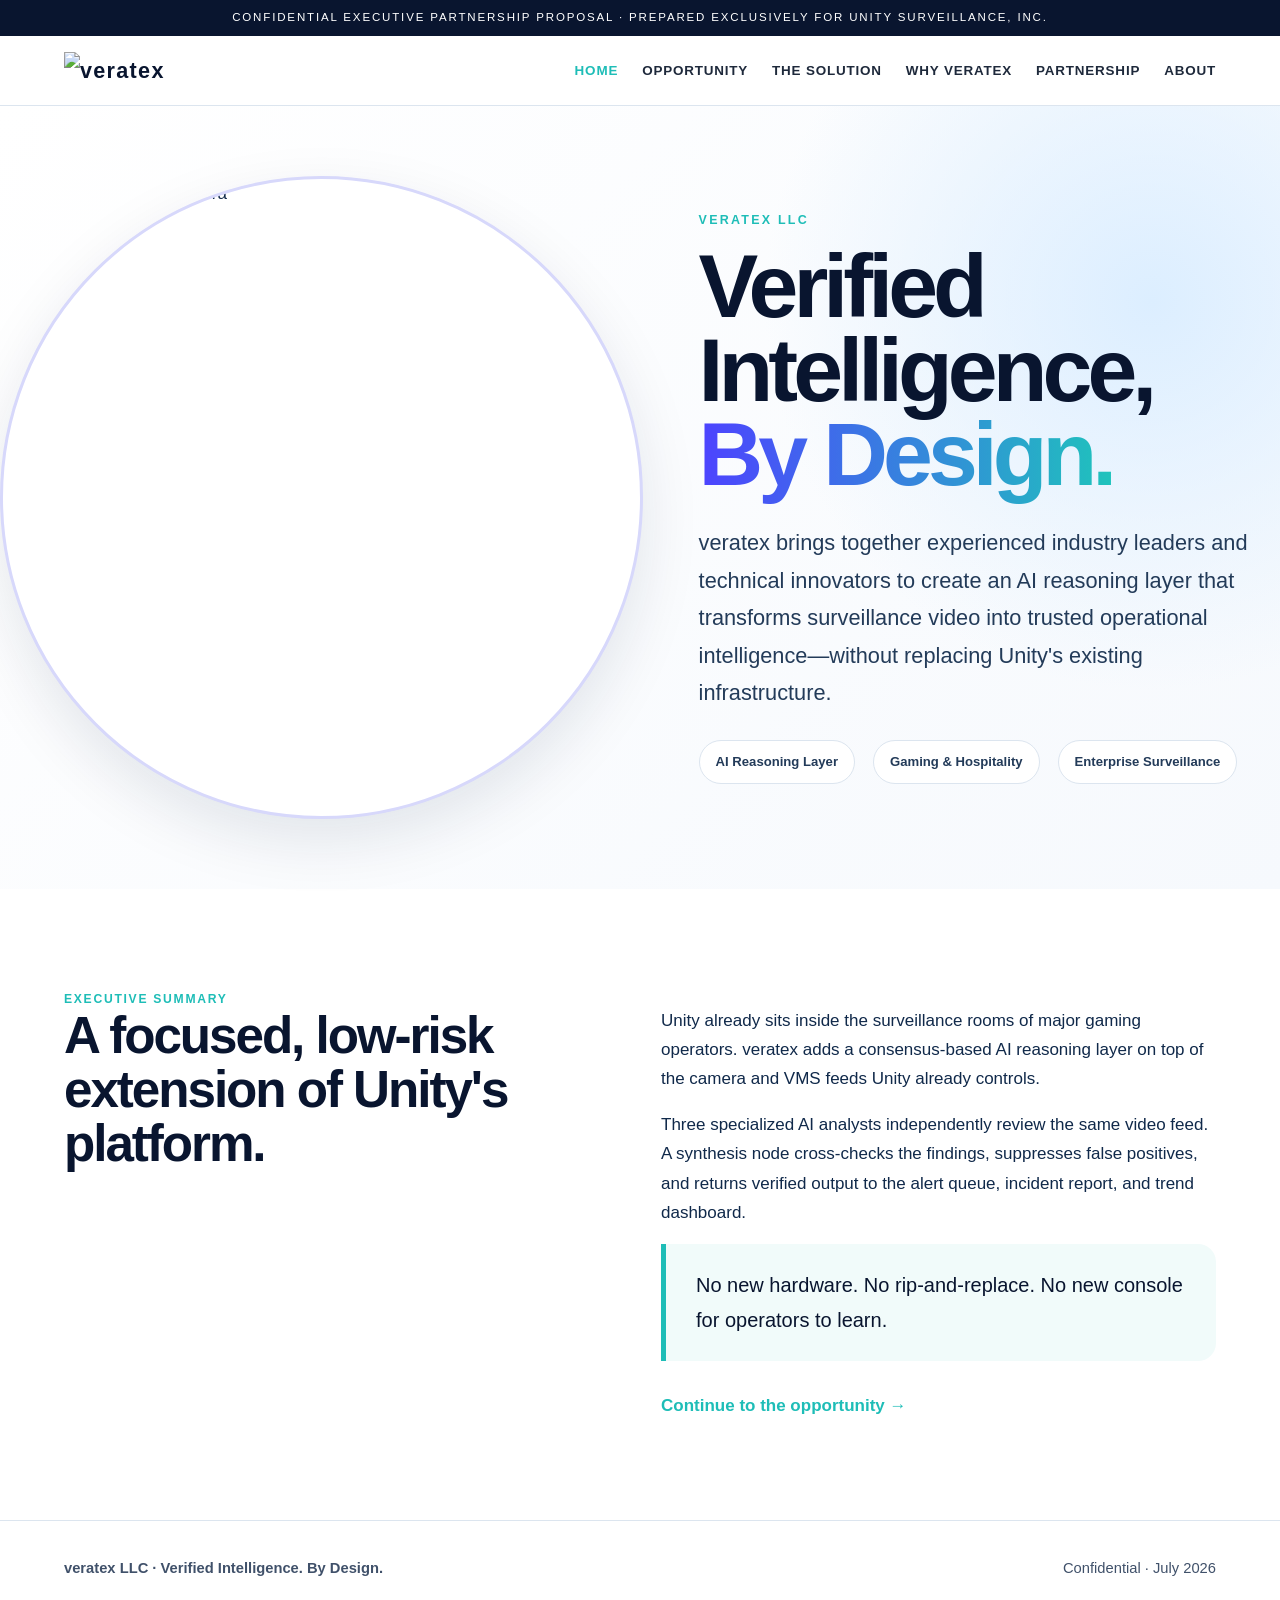
==== index.html @ 94fde1c2 "Add files via upload" ====
<!doctype html><html lang="en"><head><meta charset="utf-8"><meta name="viewport" content="width=device-width,initial-scale=1"><title>Home | veratex × Unity</title><meta name="description" content="Confidential executive partnership proposal prepared exclusively for Unity Surveillance, Inc."><link rel="stylesheet" href="styles.css"></head><body>
<div class="ribbon">Confidential Executive Partnership Proposal · Prepared Exclusively for Unity Surveillance, Inc.</div>
<header class="site-header"><nav class="nav"><a class="brand brand-logo" href="index.html" aria-label="veratex home"><img src="assets/veratex-logo.png" alt="veratex"></a><button class="menu" aria-label="Open navigation">☰</button><div class="nav-links"><a class="active" href="index.html">Home</a><a class="" href="opportunity.html">Opportunity</a><a class="" href="solution.html">The Solution</a><a class="" href="why-veratex.html">Why veratex</a><a class="" href="partnership.html">Partnership</a><a class="" href="about.html">About</a></div></nav></header>
<main><section class="hero"><div class="container" style="display:contents"><div class="camera-wrap"><img src="assets/veratex-camera.png" alt="Enterprise surveillance camera"></div><div><div class="eyebrow">veratex LLC</div><h1>Verified Intelligence,<br><span class="gradient">By Design.</span></h1><p class="lead">veratex brings together experienced industry leaders and technical innovators to create an AI reasoning layer that transforms surveillance video into trusted operational intelligence—without replacing Unity's existing infrastructure.</p><div class="hero-meta"><span class="pill">AI Reasoning Layer</span><span class="pill">Gaming & Hospitality</span><span class="pill">Enterprise Surveillance</span></div></div></div></section>
<section class="section"><div class="container grid-2"><div><div class="kicker">Executive Summary</div><h2>A focused, low-risk extension of Unity's platform.</h2></div><div><p>Unity already sits inside the surveillance rooms of major gaming operators. veratex adds a consensus-based AI reasoning layer on top of the camera and VMS feeds Unity already controls.</p><p>Three specialized AI analysts independently review the same video feed. A synthesis node cross-checks the findings, suppresses false positives, and returns verified output to the alert queue, incident report, and trend dashboard.</p><div class="quote">No new hardware. No rip-and-replace. No new console for operators to learn.</div><a class="next-link" href="opportunity.html">Continue to the opportunity →</a></div></div></section></main>
<footer class="footer"><div class="container footer-row"><strong>veratex LLC · Verified Intelligence. By Design.</strong><span>Confidential · July 2026</span></div></footer><script src="script.js"></script></body></html>
---- styles.css ----
:root{--navy:#09152f;--navy2:#13284c;--blue:#4667f4;--teal:#1ebdb7;--ink:#10294a;--muted:#4f6078;--line:#dce5ef;--bg:#f6f9fc;--white:#fff;--shadow:0 22px 60px rgba(11,28,58,.10)}
*{box-sizing:border-box}html{scroll-behavior:smooth}body{margin:0;font-family:Inter,Segoe UI,Arial,sans-serif;color:var(--ink);background:var(--white);font-size:17px;line-height:1.72}a{color:inherit;text-decoration:none}.ribbon{background:var(--navy);color:#fff;text-align:center;padding:8px 20px;font-size:.72rem;letter-spacing:.16em;text-transform:uppercase}.site-header{position:sticky;top:0;z-index:20;background:rgba(255,255,255,.94);backdrop-filter:blur(14px);border-bottom:1px solid var(--line)}.nav{max-width:1200px;margin:auto;display:flex;align-items:center;justify-content:space-between;padding:16px 24px}.brand{font-size:1.35rem;font-weight:800;letter-spacing:.06em;color:var(--navy)}.brand span{color:var(--teal)}.nav-links{display:flex;gap:24px;font-size:.84rem;color:#1e293b;font-weight:700;letter-spacing:.06em;text-transform:uppercase}.nav-links a:hover,.nav-links a.active{color:var(--teal)}.menu{display:none;border:0;background:none;font-size:1.5rem}.container{max-width:1200px;margin:auto;padding:0 24px}.hero{min-height:660px;display:grid;grid-template-columns:1.05fr .95fr;align-items:center;gap:56px;padding:70px 0;background:radial-gradient(circle at 90% 25%,#dceeff 0,transparent 30%),linear-gradient(135deg,#fff,#f6f9fd)}.camera-wrap{position:relative;aspect-ratio:1/1;border-radius:50%;overflow:hidden;border:3px solid #d7d8fb;box-shadow:var(--shadow);background:#fff}.camera-wrap img{position:absolute;height:100%;width:186%;max-width:none;left:-4%;top:0;object-fit:cover;object-position:left center}.eyebrow{font-size:.78rem;font-weight:800;letter-spacing:.18em;text-transform:uppercase;color:var(--teal);margin-bottom:12px}.hero h1,.page-hero h1{font-size:clamp(3.5rem,7vw,6.4rem);line-height:.94;letter-spacing:-.055em;color:var(--navy);margin:0 0 28px}.gradient{background:linear-gradient(90deg,#4d43ff,#1fc3bc);-webkit-background-clip:text;background-clip:text;color:transparent}.lead{font-size:1.36rem;line-height:1.72;color:#233b59;max-width:640px}.hero-meta{display:flex;gap:18px;flex-wrap:wrap;margin-top:28px}.pill{padding:10px 16px;color:#233b59;border:1px solid var(--line);border-radius:999px;background:#fff;font-size:.82rem;font-weight:700}.section{padding:100px 0}.section.alt{background:var(--bg)}.section h2{font-size:clamp(2.25rem,4vw,4rem);line-height:1.05;letter-spacing:-.04em;color:var(--navy);margin:0 0 24px}.section h3{color:var(--navy);font-size:1.42rem}.kicker{color:var(--teal);font-weight:800;text-transform:uppercase;letter-spacing:.14em;font-size:.76rem}.grid-2{display:grid;grid-template-columns:1fr 1fr;gap:42px;align-items:start}.cards{display:grid;grid-template-columns:repeat(3,1fr);gap:22px;margin-top:40px}.card{background:#fff;color:#233b59;border:1px solid var(--line);border-radius:20px;padding:28px;box-shadow:0 12px 30px rgba(11,28,58,.05)}.card .num{display:inline-grid;place-items:center;width:38px;height:38px;border-radius:50%;background:#e9fbf9;color:#087e78;font-weight:800}.page-hero{padding:96px 0 70px;background:linear-gradient(135deg,#f8fbff,#eef6fc);border-bottom:1px solid var(--line)}.page-hero h1{font-size:clamp(3.1rem,6vw,5.6rem)}.page-hero p{font-size:1.3rem;color:#233b59;max-width:800px}.quote{border-left:5px solid var(--teal);padding:24px 30px;background:#f1fbfa;border-radius:0 18px 18px 0;font-size:1.25rem;color:var(--navy)}.pipeline{margin-top:36px;border-radius:22px;overflow:hidden;box-shadow:var(--shadow);background:#0b1628}.pipeline img{display:block;width:100%}.check-list{list-style:none;padding:0;margin:20px 0}.check-list li{padding:11px 0 11px 34px;position:relative;border-bottom:1px solid var(--line)}.check-list li:before{content:'✓';position:absolute;left:0;color:var(--teal);font-weight:900}.compare{width:100%;border-collapse:collapse;margin-top:30px;background:#fff;border-radius:18px;overflow:hidden;box-shadow:var(--shadow)}.compare th,.compare td{padding:18px 22px;text-align:left;border-bottom:1px solid var(--line)}.compare th{background:var(--navy);color:#fff}.compare td:last-child{font-weight:700;color:var(--navy)}.profile-grid{display:grid;grid-template-columns:repeat(3,1fr);gap:24px}.profile{padding:30px;color:#233b59;border:1px solid var(--line);border-radius:22px;background:#fff}.profile h3{font-size:1.45rem;margin-bottom:4px}.title{font-weight:800;color:var(--teal);line-height:1.4}.tags{font-size:.94rem;color:#40516a;margin-top:18px}.steps{display:grid;grid-template-columns:repeat(5,1fr);gap:14px;margin-top:36px}.step{position:relative;padding:22px 18px;border-radius:16px;background:#fff;border:1px solid var(--line);font-weight:700;text-align:center}.contact{background:var(--navy);color:#fff;border-radius:26px;padding:38px;margin-top:46px}.contact h3{color:#fff}.contact a{color:#71e2dc;font-weight:700}.footer{padding:35px 0;border-top:1px solid var(--line);color:#40516a;font-size:.92rem}.footer-row{display:flex;justify-content:space-between;gap:20px;flex-wrap:wrap}.next-link{display:inline-flex;margin-top:30px;font-weight:800;color:var(--teal)}
@media(max-width:850px){.nav-links{display:none}.nav-links.open{display:flex;position:absolute;top:67px;left:0;right:0;background:#fff;flex-direction:column;padding:22px;border-bottom:1px solid var(--line)}.menu{display:block}.hero,.grid-2{grid-template-columns:1fr}.hero{padding-top:42px}.camera-wrap{max-width:560px}.cards,.profile-grid{grid-template-columns:1fr}.steps{grid-template-columns:1fr}.section{padding:68px 0}.hero h1{font-size:4rem}}
.brand-logo{display:flex;align-items:center;flex:0 0 auto}
.brand-logo img{display:block;width:235px;max-width:32vw;height:auto}
@media(max-width:850px){.brand-logo img{width:190px;max-width:58vw}}
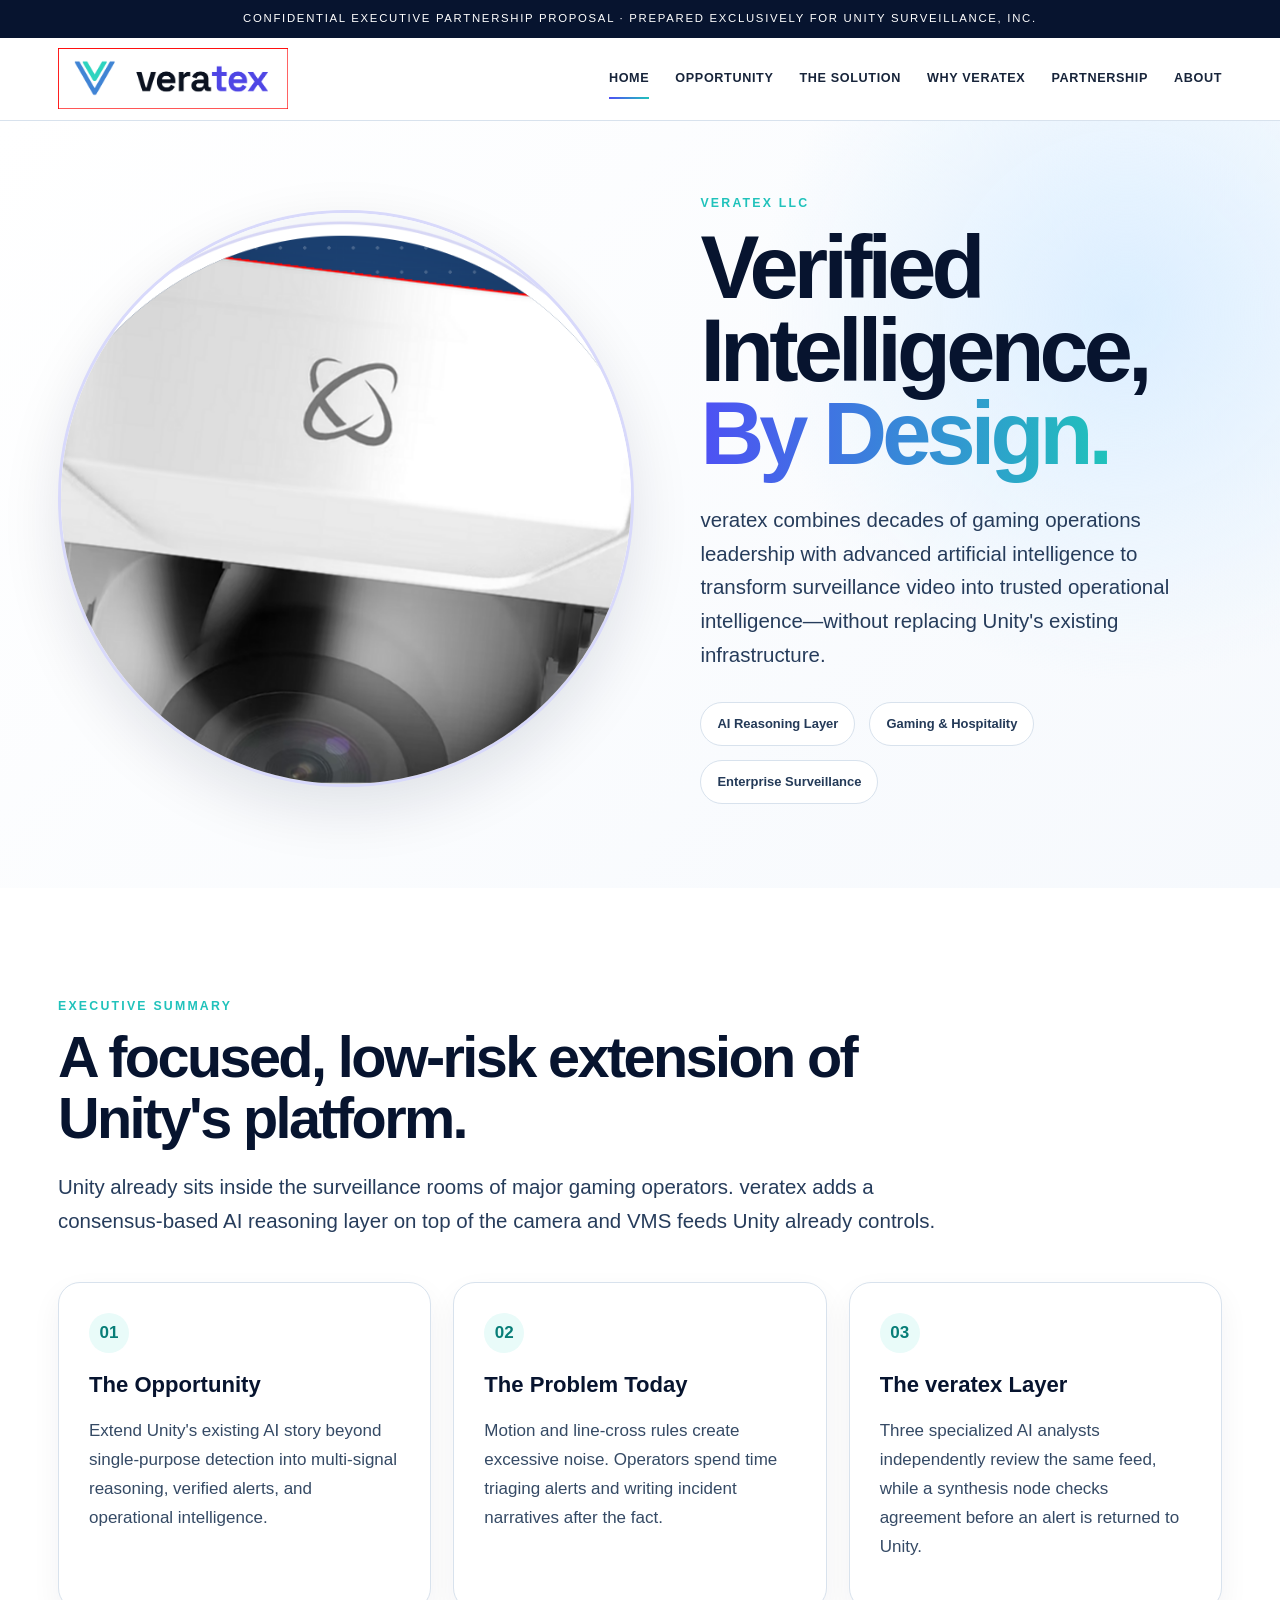
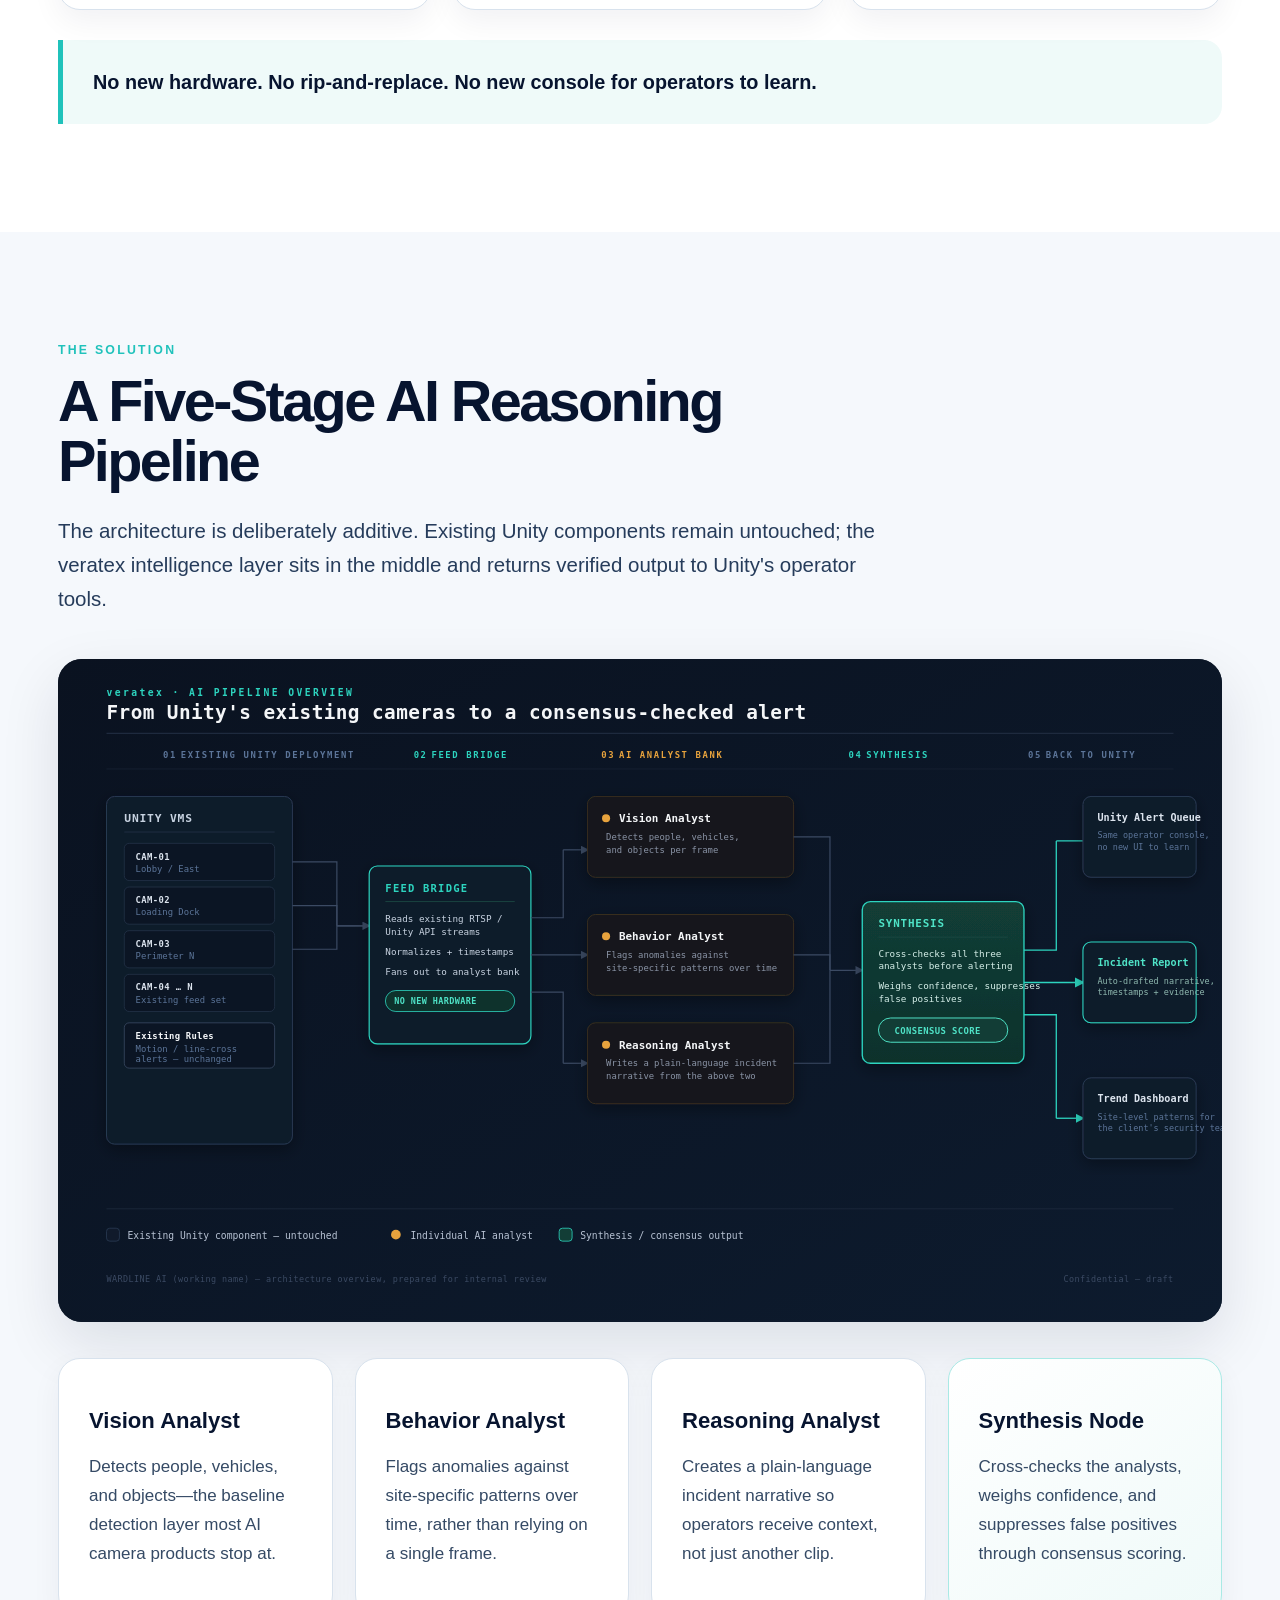
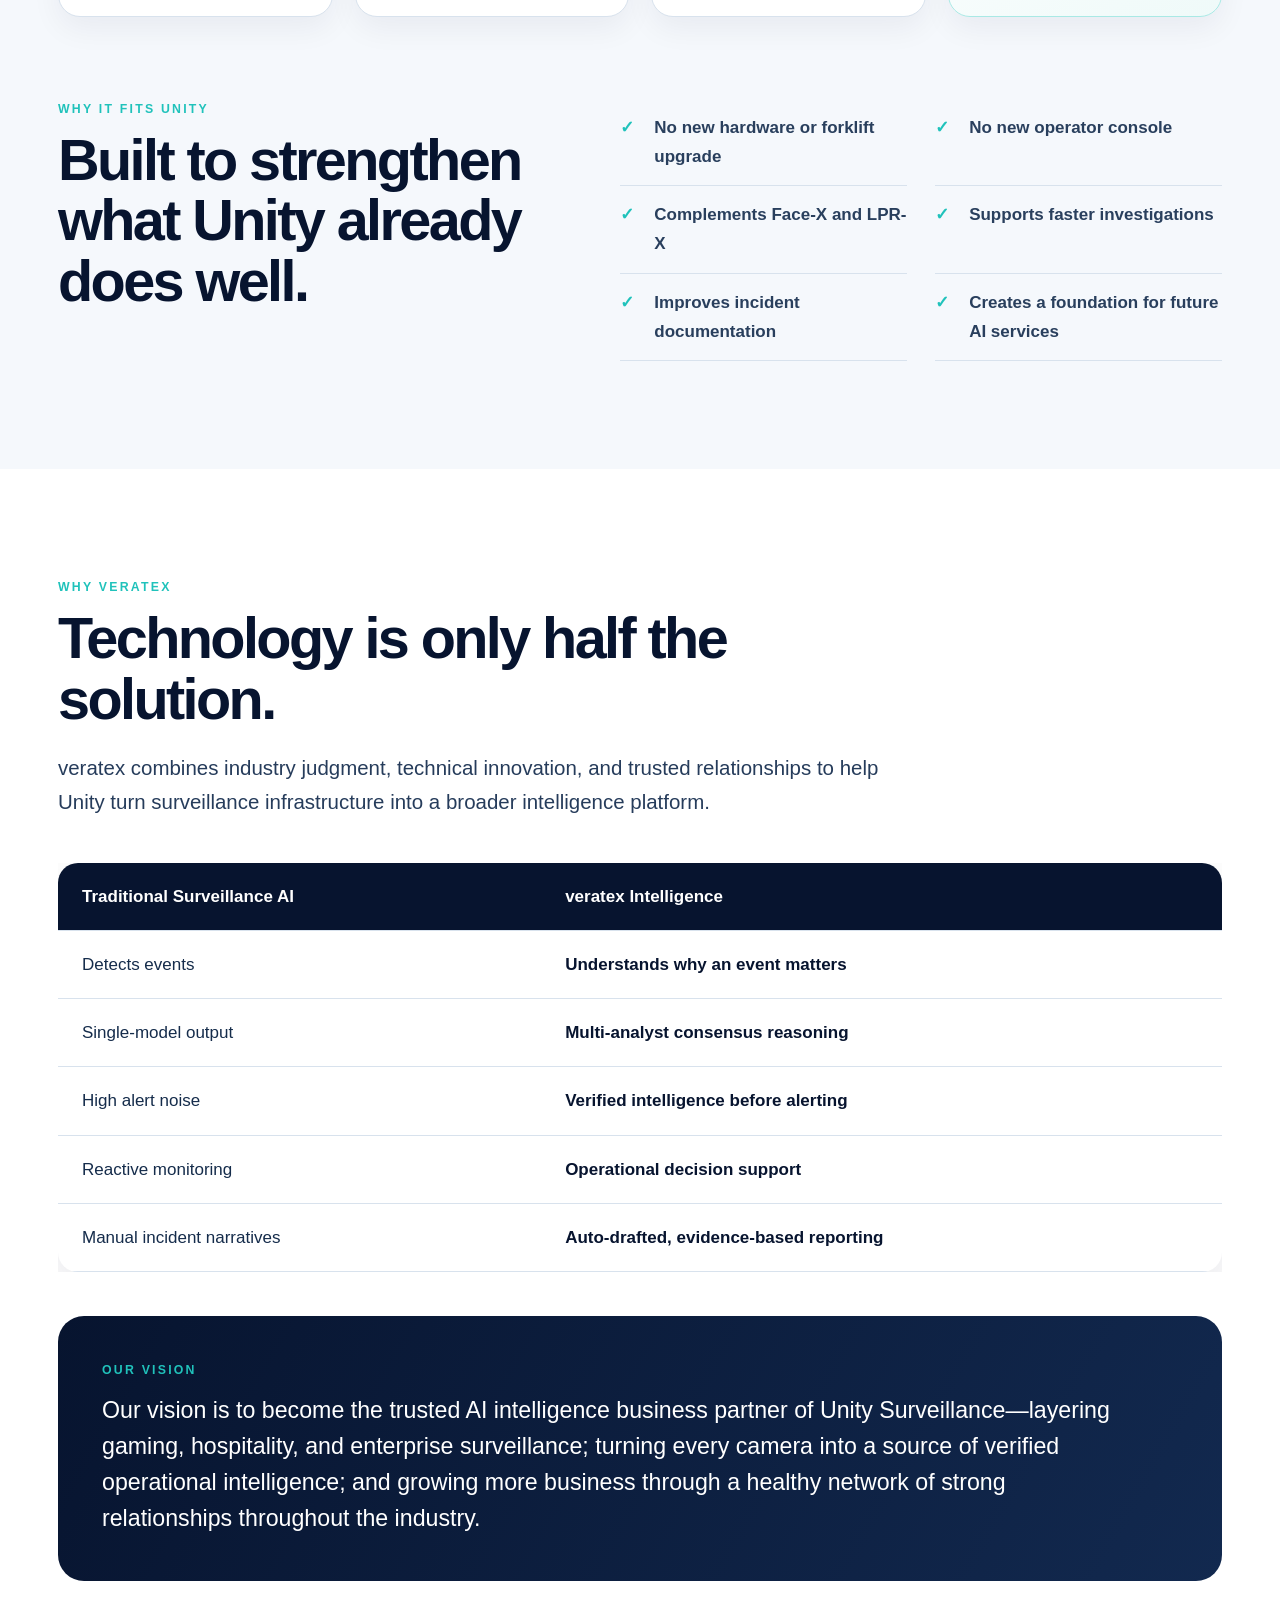
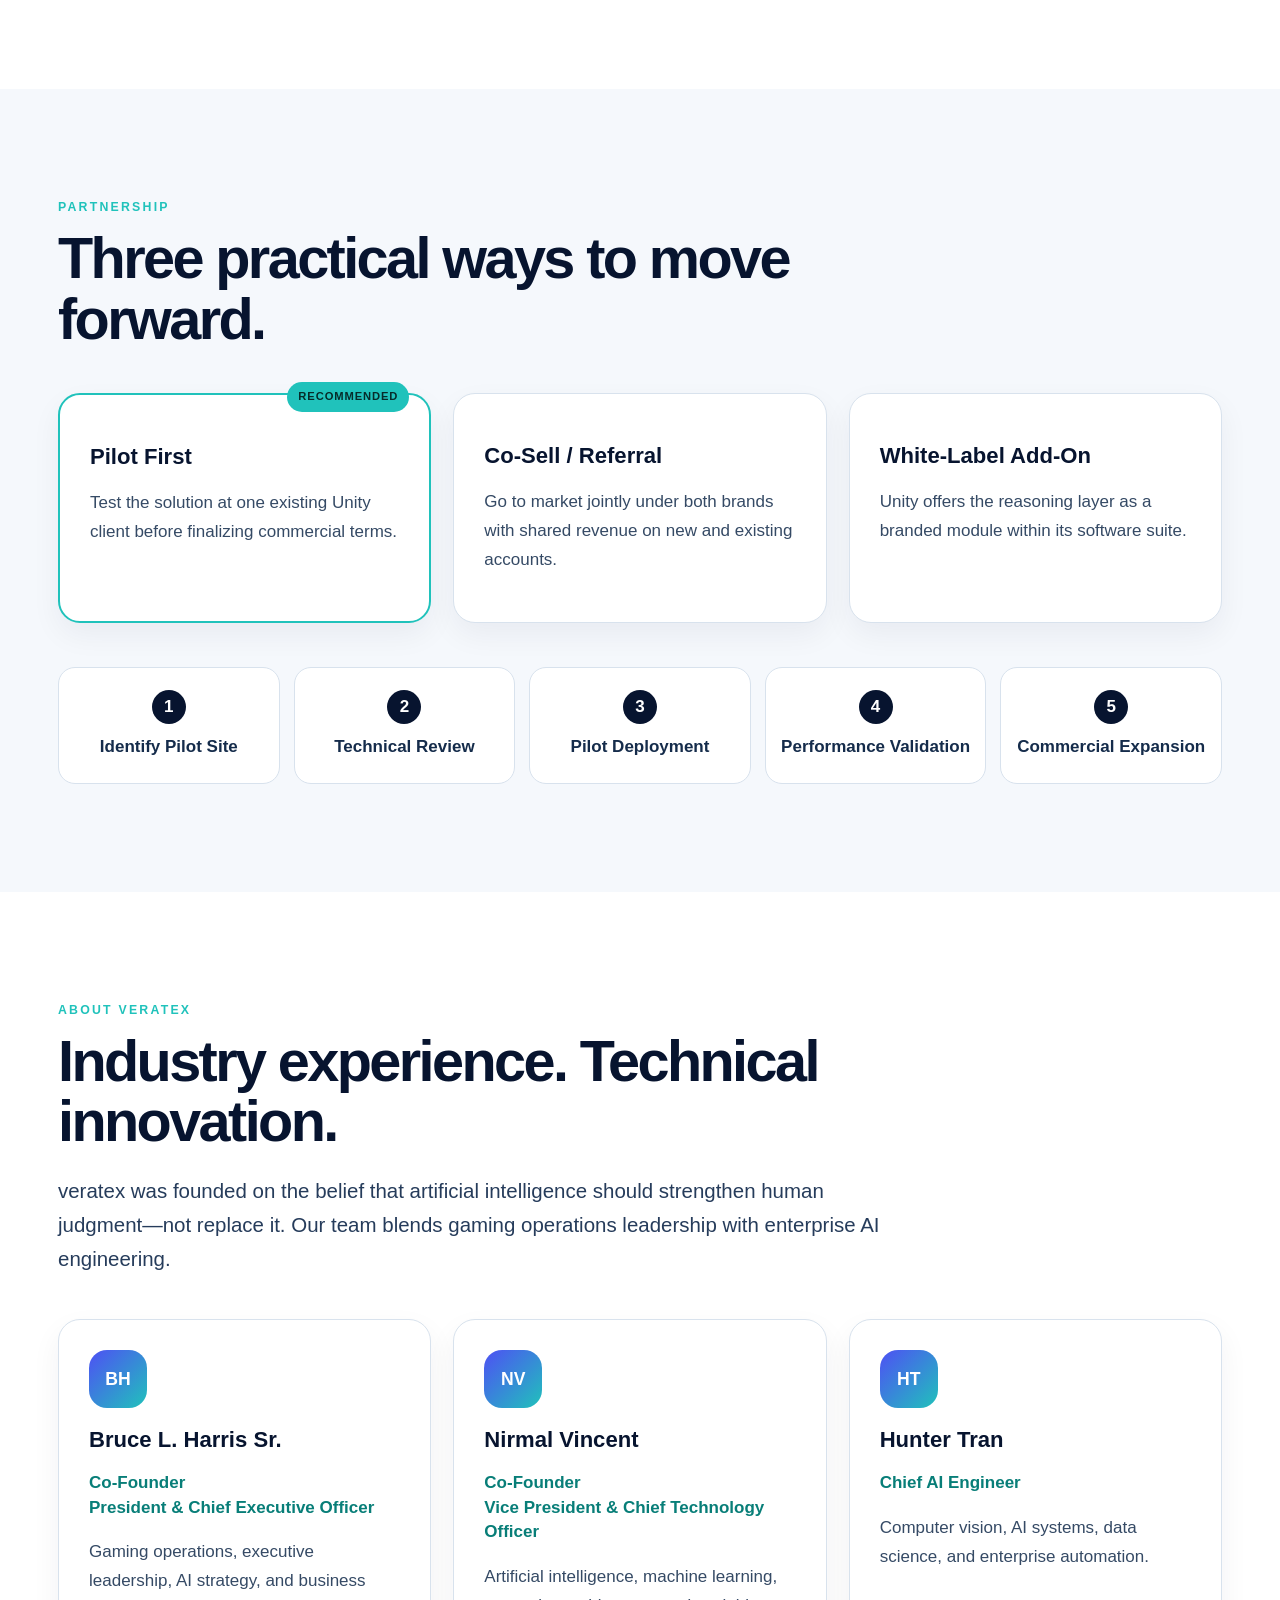
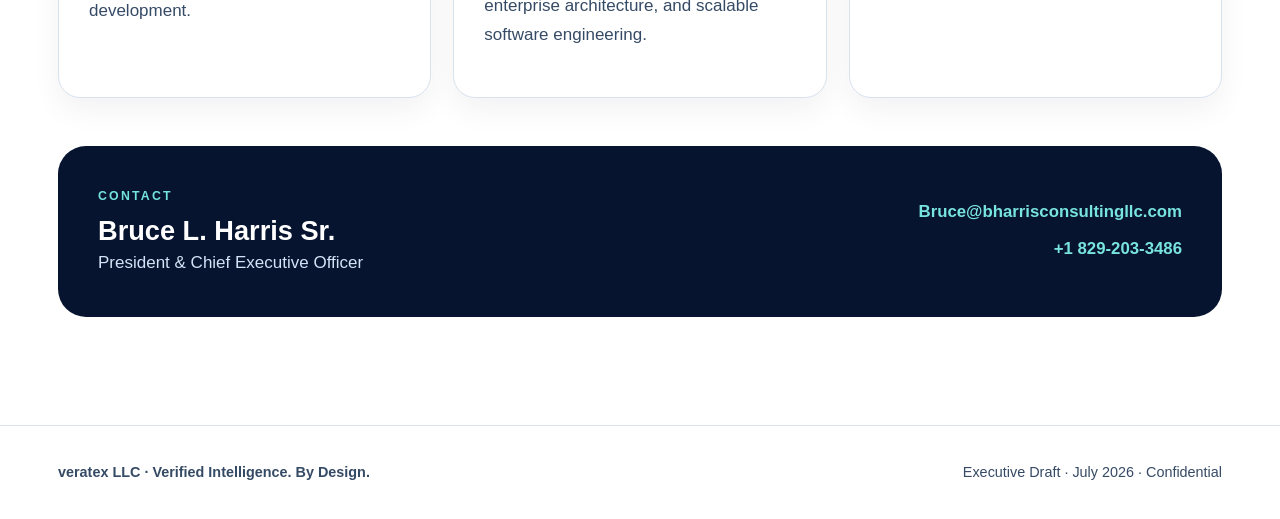
==== commit 7cb5b1d1: "Add files via upload" ====
--- a/index.html
+++ b/index.html
@@ -1,6 +1,161 @@
-<!doctype html><html lang="en"><head><meta charset="utf-8"><meta name="viewport" content="width=device-width,initial-scale=1"><title>Home | veratex × Unity</title><meta name="description" content="Confidential executive partnership proposal prepared exclusively for Unity Surveillance, Inc."><link rel="stylesheet" href="styles.css"></head><body>
-<div class="ribbon">Confidential Executive Partnership Proposal · Prepared Exclusively for Unity Surveillance, Inc.</div>
-<header class="site-header"><nav class="nav"><a class="brand brand-logo" href="index.html" aria-label="veratex home"><img src="assets/veratex-logo.png" alt="veratex"></a><button class="menu" aria-label="Open navigation">☰</button><div class="nav-links"><a class="active" href="index.html">Home</a><a class="" href="opportunity.html">Opportunity</a><a class="" href="solution.html">The Solution</a><a class="" href="why-veratex.html">Why veratex</a><a class="" href="partnership.html">Partnership</a><a class="" href="about.html">About</a></div></nav></header>
-<main><section class="hero"><div class="container" style="display:contents"><div class="camera-wrap"><img src="assets/veratex-camera.png" alt="Enterprise surveillance camera"></div><div><div class="eyebrow">veratex LLC</div><h1>Verified Intelligence,<br><span class="gradient">By Design.</span></h1><p class="lead">veratex brings together experienced industry leaders and technical innovators to create an AI reasoning layer that transforms surveillance video into trusted operational intelligence—without replacing Unity's existing infrastructure.</p><div class="hero-meta"><span class="pill">AI Reasoning Layer</span><span class="pill">Gaming & Hospitality</span><span class="pill">Enterprise Surveillance</span></div></div></div></section>
-<section class="section"><div class="container grid-2"><div><div class="kicker">Executive Summary</div><h2>A focused, low-risk extension of Unity's platform.</h2></div><div><p>Unity already sits inside the surveillance rooms of major gaming operators. veratex adds a consensus-based AI reasoning layer on top of the camera and VMS feeds Unity already controls.</p><p>Three specialized AI analysts independently review the same video feed. A synthesis node cross-checks the findings, suppresses false positives, and returns verified output to the alert queue, incident report, and trend dashboard.</p><div class="quote">No new hardware. No rip-and-replace. No new console for operators to learn.</div><a class="next-link" href="opportunity.html">Continue to the opportunity →</a></div></div></section></main>
-<footer class="footer"><div class="container footer-row"><strong>veratex LLC · Verified Intelligence. By Design.</strong><span>Confidential · July 2026</span></div></footer><script src="script.js"></script></body></html>+<!doctype html>
+<html lang="en">
+<head>
+  <meta charset="utf-8">
+  <meta name="viewport" content="width=device-width,initial-scale=1">
+  <title>veratex × Unity Surveillance | Executive Partnership Proposal</title>
+  <meta name="description" content="Confidential executive partnership proposal prepared exclusively for Unity Surveillance, Inc.">
+  <link rel="stylesheet" href="styles.css">
+</head>
+<body>
+  <div class="ribbon">Confidential Executive Partnership Proposal · Prepared Exclusively for Unity Surveillance, Inc.</div>
+
+  <header class="site-header">
+    <nav class="nav container">
+      <a class="brand-logo" href="#home" aria-label="veratex home"><img src="assets/veratex-logo.png" alt="veratex"></a>
+      <button class="menu" aria-label="Open navigation" aria-expanded="false">☰</button>
+      <div class="nav-links">
+        <a href="#home">Home</a>
+        <a href="#opportunity">Opportunity</a>
+        <a href="#solution">The Solution</a>
+        <a href="#why-veratex">Why veratex</a>
+        <a href="#partnership">Partnership</a>
+        <a href="#about">About</a>
+      </div>
+    </nav>
+  </header>
+
+  <main>
+    <section id="home" class="hero">
+      <div class="container hero-grid">
+        <div class="camera-wrap" aria-label="Unity surveillance camera">
+          <img src="assets/unity-camera.png" alt="Unity enterprise surveillance camera">
+        </div>
+        <div class="hero-copy">
+          <div class="eyebrow">veratex LLC</div>
+          <h1>Verified Intelligence,<br><span class="gradient">By Design.</span></h1>
+          <p class="lead">veratex combines decades of gaming operations leadership with advanced artificial intelligence to transform surveillance video into trusted operational intelligence—without replacing Unity's existing infrastructure.</p>
+          <div class="hero-meta">
+            <span class="pill">AI Reasoning Layer</span>
+            <span class="pill">Gaming & Hospitality</span>
+            <span class="pill">Enterprise Surveillance</span>
+          </div>
+        </div>
+      </div>
+    </section>
+
+    <section id="opportunity" class="section">
+      <div class="container">
+        <div class="section-heading">
+          <div class="kicker">Executive Summary</div>
+          <h2>A focused, low-risk extension of Unity's platform.</h2>
+          <p class="section-lead">Unity already sits inside the surveillance rooms of major gaming operators. veratex adds a consensus-based AI reasoning layer on top of the camera and VMS feeds Unity already controls.</p>
+        </div>
+        <div class="grid-3">
+          <article class="card"><span class="num">01</span><h3>The Opportunity</h3><p>Extend Unity's existing AI story beyond single-purpose detection into multi-signal reasoning, verified alerts, and operational intelligence.</p></article>
+          <article class="card"><span class="num">02</span><h3>The Problem Today</h3><p>Motion and line-cross rules create excessive noise. Operators spend time triaging alerts and writing incident narratives after the fact.</p></article>
+          <article class="card"><span class="num">03</span><h3>The veratex Layer</h3><p>Three specialized AI analysts independently review the same feed, while a synthesis node checks agreement before an alert is returned to Unity.</p></article>
+        </div>
+        <div class="quote">No new hardware. No rip-and-replace. No new console for operators to learn.</div>
+      </div>
+    </section>
+
+    <section id="solution" class="section alt">
+      <div class="container">
+        <div class="section-heading narrow">
+          <div class="kicker">The Solution</div>
+          <h2>A Five-Stage AI Reasoning Pipeline</h2>
+          <p class="section-lead">The architecture is deliberately additive. Existing Unity components remain untouched; the veratex intelligence layer sits in the middle and returns verified output to Unity's operator tools.</p>
+        </div>
+        <div class="pipeline"><img src="assets/veratex-pipeline.svg" alt="Five-stage veratex AI reasoning pipeline"></div>
+
+        <div class="analyst-grid">
+          <article class="card"><h3>Vision Analyst</h3><p>Detects people, vehicles, and objects—the baseline detection layer most AI camera products stop at.</p></article>
+          <article class="card"><h3>Behavior Analyst</h3><p>Flags anomalies against site-specific patterns over time, rather than relying on a single frame.</p></article>
+          <article class="card"><h3>Reasoning Analyst</h3><p>Creates a plain-language incident narrative so operators receive context, not just another clip.</p></article>
+          <article class="card consensus"><h3>Synthesis Node</h3><p>Cross-checks the analysts, weighs confidence, and suppresses false positives through consensus scoring.</p></article>
+        </div>
+
+        <div class="fit-grid">
+          <div><div class="kicker">Why It Fits Unity</div><h2>Built to strengthen what Unity already does well.</h2></div>
+          <ul class="check-list">
+            <li>No new hardware or forklift upgrade</li>
+            <li>No new operator console</li>
+            <li>Complements Face-X and LPR-X</li>
+            <li>Supports faster investigations</li>
+            <li>Improves incident documentation</li>
+            <li>Creates a foundation for future AI services</li>
+          </ul>
+        </div>
+      </div>
+    </section>
+
+    <section id="why-veratex" class="section">
+      <div class="container">
+        <div class="section-heading narrow">
+          <div class="kicker">Why veratex</div>
+          <h2>Technology is only half the solution.</h2>
+          <p class="section-lead">veratex combines industry judgment, technical innovation, and trusted relationships to help Unity turn surveillance infrastructure into a broader intelligence platform.</p>
+        </div>
+        <div class="table-wrap">
+          <table class="compare">
+            <thead><tr><th>Traditional Surveillance AI</th><th>veratex Intelligence</th></tr></thead>
+            <tbody>
+              <tr><td>Detects events</td><td>Understands why an event matters</td></tr>
+              <tr><td>Single-model output</td><td>Multi-analyst consensus reasoning</td></tr>
+              <tr><td>High alert noise</td><td>Verified intelligence before alerting</td></tr>
+              <tr><td>Reactive monitoring</td><td>Operational decision support</td></tr>
+              <tr><td>Manual incident narratives</td><td>Auto-drafted, evidence-based reporting</td></tr>
+            </tbody>
+          </table>
+        </div>
+        <div class="vision-panel">
+          <div class="kicker">Our Vision</div>
+          <p>Our vision is to become the trusted AI intelligence business partner of Unity Surveillance—layering gaming, hospitality, and enterprise surveillance; turning every camera into a source of verified operational intelligence; and growing more business through a healthy network of strong relationships throughout the industry.</p>
+        </div>
+      </div>
+    </section>
+
+    <section id="partnership" class="section alt">
+      <div class="container">
+        <div class="section-heading narrow"><div class="kicker">Partnership</div><h2>Three practical ways to move forward.</h2></div>
+        <div class="grid-3 partnership-cards">
+          <article class="card featured"><span class="label">Recommended</span><h3>Pilot First</h3><p>Test the solution at one existing Unity client before finalizing commercial terms.</p></article>
+          <article class="card"><h3>Co-Sell / Referral</h3><p>Go to market jointly under both brands with shared revenue on new and existing accounts.</p></article>
+          <article class="card"><h3>White-Label Add-On</h3><p>Unity offers the reasoning layer as a branded module within its software suite.</p></article>
+        </div>
+        <div class="steps">
+          <div class="step"><strong>1</strong><span>Identify Pilot Site</span></div>
+          <div class="step"><strong>2</strong><span>Technical Review</span></div>
+          <div class="step"><strong>3</strong><span>Pilot Deployment</span></div>
+          <div class="step"><strong>4</strong><span>Performance Validation</span></div>
+          <div class="step"><strong>5</strong><span>Commercial Expansion</span></div>
+        </div>
+      </div>
+    </section>
+
+    <section id="about" class="section">
+      <div class="container">
+        <div class="section-heading narrow">
+          <div class="kicker">About veratex</div>
+          <h2>Industry experience. Technical innovation.</h2>
+          <p class="section-lead">veratex was founded on the belief that artificial intelligence should strengthen human judgment—not replace it. Our team blends gaming operations leadership with enterprise AI engineering.</p>
+        </div>
+        <div class="profile-grid">
+          <article class="profile"><div class="initials">BH</div><h3>Bruce L. Harris Sr.</h3><p class="title">Co-Founder<br>President & Chief Executive Officer</p><p>Gaming operations, executive leadership, AI strategy, and business development.</p></article>
+          <article class="profile"><div class="initials">NV</div><h3>Nirmal Vincent</h3><p class="title">Co-Founder<br>Vice President & Chief Technology Officer</p><p>Artificial intelligence, machine learning, enterprise architecture, and scalable software engineering.</p></article>
+          <article class="profile"><div class="initials">HT</div><h3>Hunter Tran</h3><p class="title">Chief AI Engineer</p><p>Computer vision, AI systems, data science, and enterprise automation.</p></article>
+        </div>
+        <div class="contact">
+          <div><div class="kicker light">Contact</div><h3>Bruce L. Harris Sr.</h3><p>President & Chief Executive Officer</p></div>
+          <div class="contact-links"><a href="mailto:Bruce@bharrisconsultingllc.com">Bruce@bharrisconsultingllc.com</a><a href="tel:+18292033486">+1 829-203-3486</a></div>
+        </div>
+      </div>
+    </section>
+  </main>
+
+  <footer class="footer"><div class="container footer-row"><strong>veratex LLC · Verified Intelligence. By Design.</strong><span>Executive Draft · July 2026 · Confidential</span></div></footer>
+  <button class="back-top" aria-label="Back to top">↑</button>
+  <script src="script.js"></script>
+</body>
+</html>
--- a/styles.css
+++ b/styles.css
@@ -1,6 +1,6 @@
-:root{--navy:#09152f;--navy2:#13284c;--blue:#4667f4;--teal:#1ebdb7;--ink:#10294a;--muted:#4f6078;--line:#dce5ef;--bg:#f6f9fc;--white:#fff;--shadow:0 22px 60px rgba(11,28,58,.10)}
-*{box-sizing:border-box}html{scroll-behavior:smooth}body{margin:0;font-family:Inter,Segoe UI,Arial,sans-serif;color:var(--ink);background:var(--white);font-size:17px;line-height:1.72}a{color:inherit;text-decoration:none}.ribbon{background:var(--navy);color:#fff;text-align:center;padding:8px 20px;font-size:.72rem;letter-spacing:.16em;text-transform:uppercase}.site-header{position:sticky;top:0;z-index:20;background:rgba(255,255,255,.94);backdrop-filter:blur(14px);border-bottom:1px solid var(--line)}.nav{max-width:1200px;margin:auto;display:flex;align-items:center;justify-content:space-between;padding:16px 24px}.brand{font-size:1.35rem;font-weight:800;letter-spacing:.06em;color:var(--navy)}.brand span{color:var(--teal)}.nav-links{display:flex;gap:24px;font-size:.84rem;color:#1e293b;font-weight:700;letter-spacing:.06em;text-transform:uppercase}.nav-links a:hover,.nav-links a.active{color:var(--teal)}.menu{display:none;border:0;background:none;font-size:1.5rem}.container{max-width:1200px;margin:auto;padding:0 24px}.hero{min-height:660px;display:grid;grid-template-columns:1.05fr .95fr;align-items:center;gap:56px;padding:70px 0;background:radial-gradient(circle at 90% 25%,#dceeff 0,transparent 30%),linear-gradient(135deg,#fff,#f6f9fd)}.camera-wrap{position:relative;aspect-ratio:1/1;border-radius:50%;overflow:hidden;border:3px solid #d7d8fb;box-shadow:var(--shadow);background:#fff}.camera-wrap img{position:absolute;height:100%;width:186%;max-width:none;left:-4%;top:0;object-fit:cover;object-position:left center}.eyebrow{font-size:.78rem;font-weight:800;letter-spacing:.18em;text-transform:uppercase;color:var(--teal);margin-bottom:12px}.hero h1,.page-hero h1{font-size:clamp(3.5rem,7vw,6.4rem);line-height:.94;letter-spacing:-.055em;color:var(--navy);margin:0 0 28px}.gradient{background:linear-gradient(90deg,#4d43ff,#1fc3bc);-webkit-background-clip:text;background-clip:text;color:transparent}.lead{font-size:1.36rem;line-height:1.72;color:#233b59;max-width:640px}.hero-meta{display:flex;gap:18px;flex-wrap:wrap;margin-top:28px}.pill{padding:10px 16px;color:#233b59;border:1px solid var(--line);border-radius:999px;background:#fff;font-size:.82rem;font-weight:700}.section{padding:100px 0}.section.alt{background:var(--bg)}.section h2{font-size:clamp(2.25rem,4vw,4rem);line-height:1.05;letter-spacing:-.04em;color:var(--navy);margin:0 0 24px}.section h3{color:var(--navy);font-size:1.42rem}.kicker{color:var(--teal);font-weight:800;text-transform:uppercase;letter-spacing:.14em;font-size:.76rem}.grid-2{display:grid;grid-template-columns:1fr 1fr;gap:42px;align-items:start}.cards{display:grid;grid-template-columns:repeat(3,1fr);gap:22px;margin-top:40px}.card{background:#fff;color:#233b59;border:1px solid var(--line);border-radius:20px;padding:28px;box-shadow:0 12px 30px rgba(11,28,58,.05)}.card .num{display:inline-grid;place-items:center;width:38px;height:38px;border-radius:50%;background:#e9fbf9;color:#087e78;font-weight:800}.page-hero{padding:96px 0 70px;background:linear-gradient(135deg,#f8fbff,#eef6fc);border-bottom:1px solid var(--line)}.page-hero h1{font-size:clamp(3.1rem,6vw,5.6rem)}.page-hero p{font-size:1.3rem;color:#233b59;max-width:800px}.quote{border-left:5px solid var(--teal);padding:24px 30px;background:#f1fbfa;border-radius:0 18px 18px 0;font-size:1.25rem;color:var(--navy)}.pipeline{margin-top:36px;border-radius:22px;overflow:hidden;box-shadow:var(--shadow);background:#0b1628}.pipeline img{display:block;width:100%}.check-list{list-style:none;padding:0;margin:20px 0}.check-list li{padding:11px 0 11px 34px;position:relative;border-bottom:1px solid var(--line)}.check-list li:before{content:'✓';position:absolute;left:0;color:var(--teal);font-weight:900}.compare{width:100%;border-collapse:collapse;margin-top:30px;background:#fff;border-radius:18px;overflow:hidden;box-shadow:var(--shadow)}.compare th,.compare td{padding:18px 22px;text-align:left;border-bottom:1px solid var(--line)}.compare th{background:var(--navy);color:#fff}.compare td:last-child{font-weight:700;color:var(--navy)}.profile-grid{display:grid;grid-template-columns:repeat(3,1fr);gap:24px}.profile{padding:30px;color:#233b59;border:1px solid var(--line);border-radius:22px;background:#fff}.profile h3{font-size:1.45rem;margin-bottom:4px}.title{font-weight:800;color:var(--teal);line-height:1.4}.tags{font-size:.94rem;color:#40516a;margin-top:18px}.steps{display:grid;grid-template-columns:repeat(5,1fr);gap:14px;margin-top:36px}.step{position:relative;padding:22px 18px;border-radius:16px;background:#fff;border:1px solid var(--line);font-weight:700;text-align:center}.contact{background:var(--navy);color:#fff;border-radius:26px;padding:38px;margin-top:46px}.contact h3{color:#fff}.contact a{color:#71e2dc;font-weight:700}.footer{padding:35px 0;border-top:1px solid var(--line);color:#40516a;font-size:.92rem}.footer-row{display:flex;justify-content:space-between;gap:20px;flex-wrap:wrap}.next-link{display:inline-flex;margin-top:30px;font-weight:800;color:var(--teal)}
-@media(max-width:850px){.nav-links{display:none}.nav-links.open{display:flex;position:absolute;top:67px;left:0;right:0;background:#fff;flex-direction:column;padding:22px;border-bottom:1px solid var(--line)}.menu{display:block}.hero,.grid-2{grid-template-columns:1fr}.hero{padding-top:42px}.camera-wrap{max-width:560px}.cards,.profile-grid{grid-template-columns:1fr}.steps{grid-template-columns:1fr}.section{padding:68px 0}.hero h1{font-size:4rem}}
-.brand-logo{display:flex;align-items:center;flex:0 0 auto}
-.brand-logo img{display:block;width:235px;max-width:32vw;height:auto}
-@media(max-width:850px){.brand-logo img{width:190px;max-width:58vw}}
+:root{--navy:#07142f;--navy2:#12294f;--blue:#4e50f4;--teal:#20c2bb;--ink:#152c4b;--muted:#3f526d;--line:#d8e2ed;--bg:#f5f8fc;--white:#fff;--shadow:0 22px 60px rgba(7,20,47,.11)}
+*{box-sizing:border-box}html{scroll-behavior:smooth;scroll-padding-top:96px}body{margin:0;font-family:Inter,Segoe UI,Arial,sans-serif;color:var(--ink);background:#fff;font-size:17px;line-height:1.72}a{color:inherit;text-decoration:none}.container{max-width:1220px;margin:auto;padding:0 28px}.ribbon{background:var(--navy);color:#fff;text-align:center;padding:9px 20px;font-size:.71rem;letter-spacing:.15em;text-transform:uppercase}.site-header{position:sticky;top:0;z-index:50;background:rgba(255,255,255,.95);backdrop-filter:blur(14px);border-bottom:1px solid var(--line)}.nav{display:flex;align-items:center;justify-content:space-between;min-height:82px}.brand-logo img{display:block;width:230px;height:auto}.nav-links{display:flex;gap:26px;font-size:.79rem;font-weight:800;letter-spacing:.05em;text-transform:uppercase;color:#17243a}.nav-links a{position:relative;padding:30px 0}.nav-links a:after{content:"";position:absolute;left:0;right:100%;bottom:20px;height:2px;background:linear-gradient(90deg,var(--blue),var(--teal));transition:.25s}.nav-links a:hover:after,.nav-links a.active:after{right:0}.menu{display:none;border:0;background:none;font-size:1.55rem;color:var(--navy)}
+.hero{padding:72px 0 84px;background:radial-gradient(circle at 88% 25%,#dbeeff 0,transparent 29%),linear-gradient(135deg,#fff,#f6f9fd)}.hero-grid{display:grid;grid-template-columns:1.05fr .95fr;gap:66px;align-items:center}.camera-wrap{position:relative;aspect-ratio:1/1;border-radius:50%;overflow:hidden;border:3px solid #d8d9fb;box-shadow:var(--shadow);background:#fff}.camera-wrap img{width:100%;height:100%;object-fit:cover;object-position:center}.eyebrow,.kicker{font-size:.77rem;font-weight:900;letter-spacing:.18em;text-transform:uppercase;color:var(--teal)}.hero h1{font-size:clamp(3.7rem,6.9vw,6.35rem);line-height:.94;letter-spacing:-.055em;color:var(--navy);margin:12px 0 28px}.gradient{background:linear-gradient(90deg,var(--blue),var(--teal));-webkit-background-clip:text;background-clip:text;color:transparent}.lead,.section-lead{font-size:1.28rem;line-height:1.65;color:#263c5b}.hero-meta{display:flex;flex-wrap:wrap;gap:14px;margin-top:30px}.pill{padding:10px 16px;border:1px solid var(--line);border-radius:999px;background:#fff;font-size:.81rem;font-weight:800;color:#243a58}
+.section{padding:108px 0}.section.alt{background:var(--bg)}.section-heading{max-width:920px;margin-bottom:44px}.section-heading.narrow{max-width:830px}.section h2{font-size:clamp(2.4rem,4.5vw,4.25rem);line-height:1.05;letter-spacing:-.045em;color:var(--navy);margin:10px 0 22px}.section h3{font-size:1.38rem;line-height:1.25;color:var(--navy);margin:18px 0 10px}.grid-3,.analyst-grid,.profile-grid{display:grid;grid-template-columns:repeat(3,1fr);gap:22px}.analyst-grid{grid-template-columns:repeat(4,1fr);margin-top:36px}.card,.profile{position:relative;background:#fff;border:1px solid var(--line);border-radius:22px;padding:30px;box-shadow:0 12px 30px rgba(7,20,47,.055)}.card p,.profile p{color:#354a65}.num{display:inline-grid;place-items:center;width:40px;height:40px;border-radius:50%;background:#e9fbf9;color:#087e78;font-weight:900}.quote{margin-top:30px;border-left:5px solid var(--teal);padding:25px 30px;background:#effaf9;border-radius:0 18px 18px 0;font-size:1.24rem;font-weight:700;color:var(--navy)}.pipeline{margin-top:32px;border-radius:24px;overflow:hidden;box-shadow:var(--shadow);background:#0b1628}.pipeline img{display:block;width:100%}.consensus{border-color:#a9e9e5;background:linear-gradient(145deg,#fff,#effaf9)}.fit-grid{display:grid;grid-template-columns:.9fr 1.1fr;gap:70px;align-items:start;margin-top:82px}.check-list{list-style:none;margin:0;padding:0;display:grid;grid-template-columns:1fr 1fr;gap:0 28px}.check-list li{position:relative;padding:14px 0 14px 34px;border-bottom:1px solid var(--line);font-weight:700;color:#293f5d}.check-list li:before{content:'✓';position:absolute;left:0;color:var(--teal);font-weight:900}.table-wrap{overflow:auto}.compare{width:100%;border-collapse:collapse;background:#fff;border-radius:20px;overflow:hidden;box-shadow:var(--shadow)}.compare th,.compare td{padding:19px 24px;text-align:left;border-bottom:1px solid var(--line)}.compare th{background:var(--navy);color:#fff}.compare td:last-child{font-weight:800;color:var(--navy)}.vision-panel{margin-top:44px;background:linear-gradient(120deg,var(--navy),var(--navy2));color:#fff;border-radius:26px;padding:44px}.vision-panel p{font-size:1.45rem;line-height:1.55;margin:12px 0 0;max-width:1030px}.light{color:#73e3dd}.featured{border:2px solid var(--teal)}.label{position:absolute;top:-13px;right:20px;background:var(--teal);color:#062c2a;border-radius:999px;padding:5px 11px;font-size:.7rem;font-weight:900;text-transform:uppercase;letter-spacing:.08em}.steps{display:grid;grid-template-columns:repeat(5,1fr);gap:14px;margin-top:44px}.step{display:flex;flex-direction:column;gap:8px;align-items:center;text-align:center;padding:22px 14px;border-radius:17px;background:#fff;border:1px solid var(--line);font-weight:800}.step strong{display:grid;place-items:center;width:34px;height:34px;border-radius:50%;background:var(--navy);color:#fff}.profile-grid{margin-top:36px}.initials{display:grid;place-items:center;width:58px;height:58px;border-radius:18px;background:linear-gradient(135deg,var(--blue),var(--teal));color:#fff;font-weight:900;font-size:1.1rem}.title{font-weight:900;color:#087e78!important;line-height:1.45}.contact{margin-top:48px;background:var(--navy);border-radius:28px;padding:40px;display:flex;align-items:center;justify-content:space-between;gap:28px;color:#fff}.contact h3{color:#fff;font-size:1.7rem;margin:7px 0 0}.contact p{margin:0;color:#d5e3f7}.contact-links{display:flex;flex-direction:column;gap:8px;text-align:right}.contact-links a{color:#78e4df;font-size:1.05rem;font-weight:800}.footer{border-top:1px solid var(--line);padding:34px 0;color:#354a65;font-size:.9rem}.footer-row{display:flex;justify-content:space-between;gap:20px;flex-wrap:wrap}.back-top{position:fixed;right:22px;bottom:22px;width:44px;height:44px;border:0;border-radius:50%;background:var(--navy);color:#fff;font-size:1.2rem;box-shadow:var(--shadow);cursor:pointer;opacity:0;pointer-events:none;transition:.25s}.back-top.show{opacity:1;pointer-events:auto}
+@media(max-width:980px){.nav-links{display:none}.nav-links.open{display:flex;position:absolute;top:82px;left:0;right:0;background:#fff;flex-direction:column;padding:18px 28px;border-bottom:1px solid var(--line);gap:0}.nav-links a{padding:13px 0}.menu{display:block}.hero-grid,.fit-grid{grid-template-columns:1fr}.hero-copy{order:-1}.camera-wrap{max-width:650px}.analyst-grid{grid-template-columns:1fr 1fr}.steps{grid-template-columns:1fr 1fr}.brand-logo img{width:205px}.section{padding:78px 0}}
+@media(max-width:680px){body{font-size:16px}.container{padding:0 20px}.ribbon{font-size:.61rem}.hero{padding:48px 0 62px}.hero h1{font-size:3.65rem}.lead,.section-lead{font-size:1.08rem}.grid-3,.analyst-grid,.profile-grid,.check-list,.steps{grid-template-columns:1fr}.section{padding:64px 0}.section h2{font-size:2.65rem}.contact{align-items:flex-start;flex-direction:column}.contact-links{text-align:left}.vision-panel{padding:30px}.vision-panel p{font-size:1.2rem}.brand-logo img{width:185px}.camera-wrap{max-width:100%}}
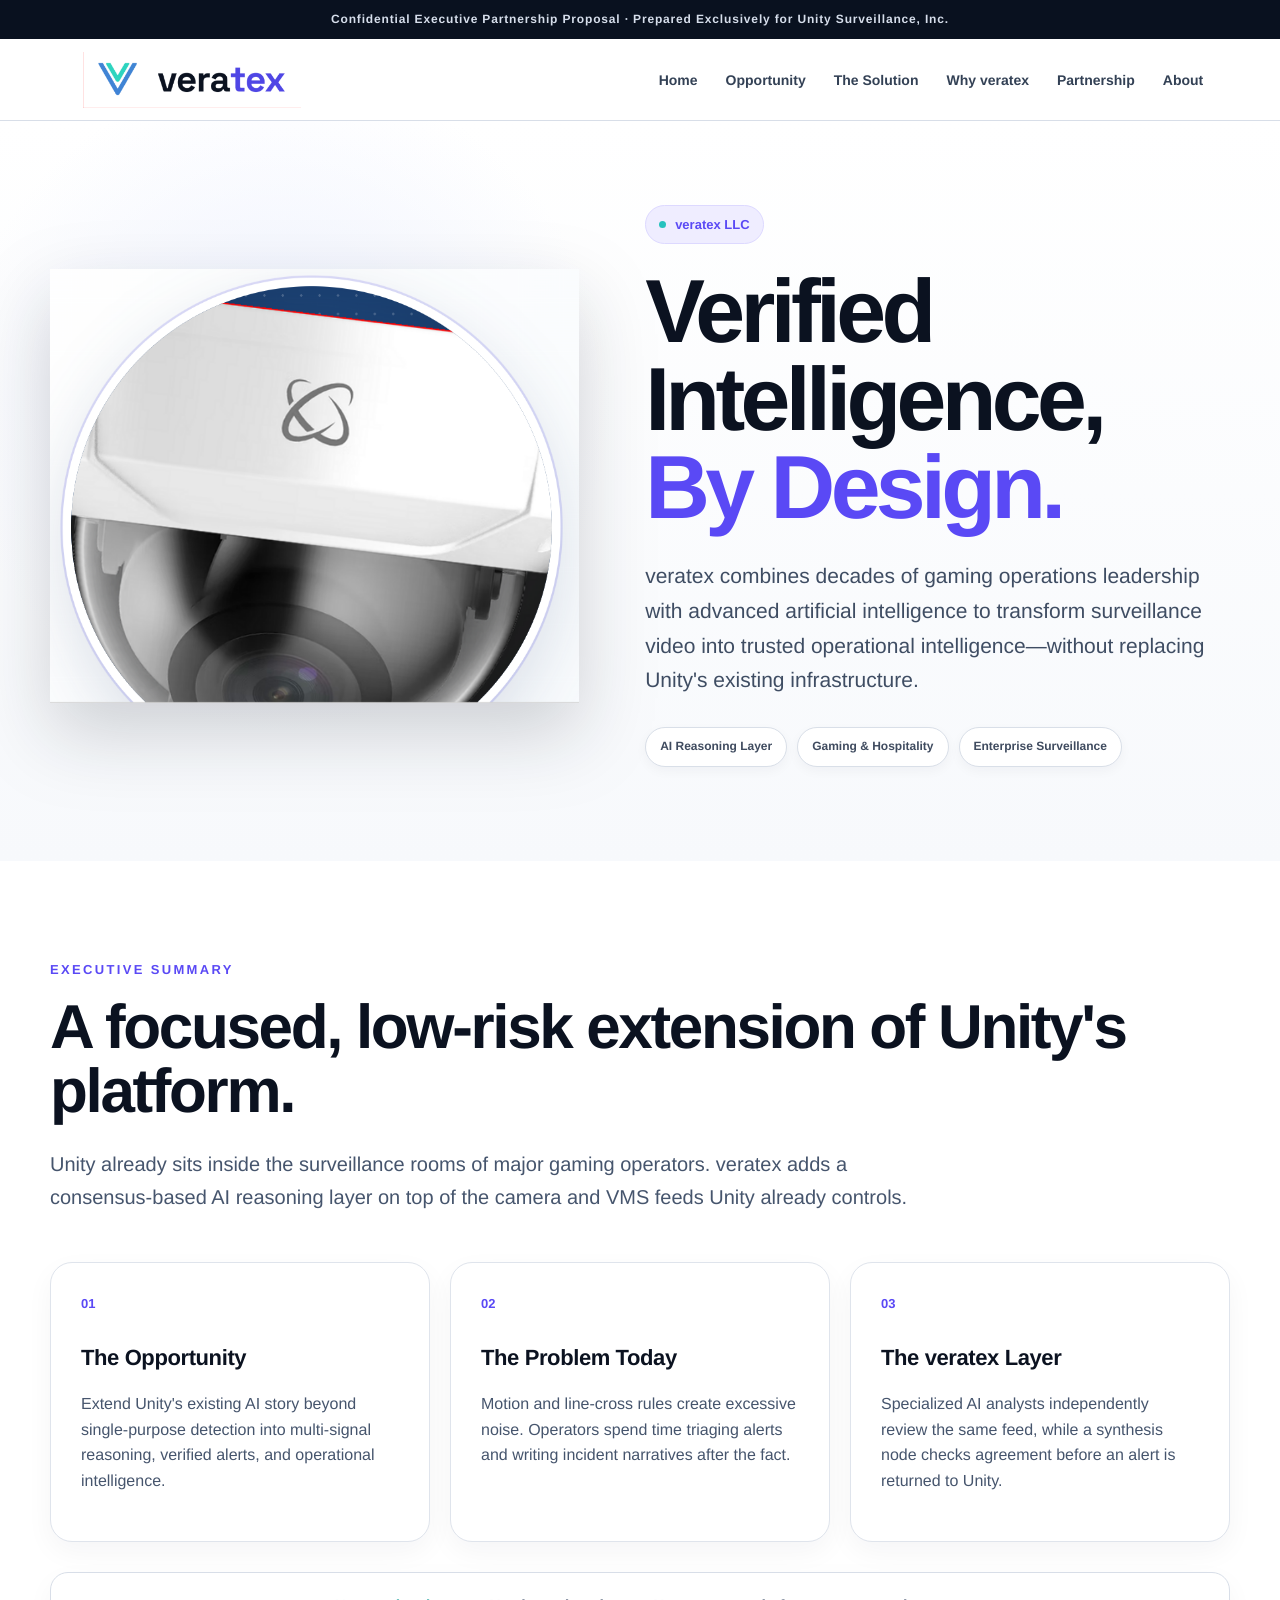
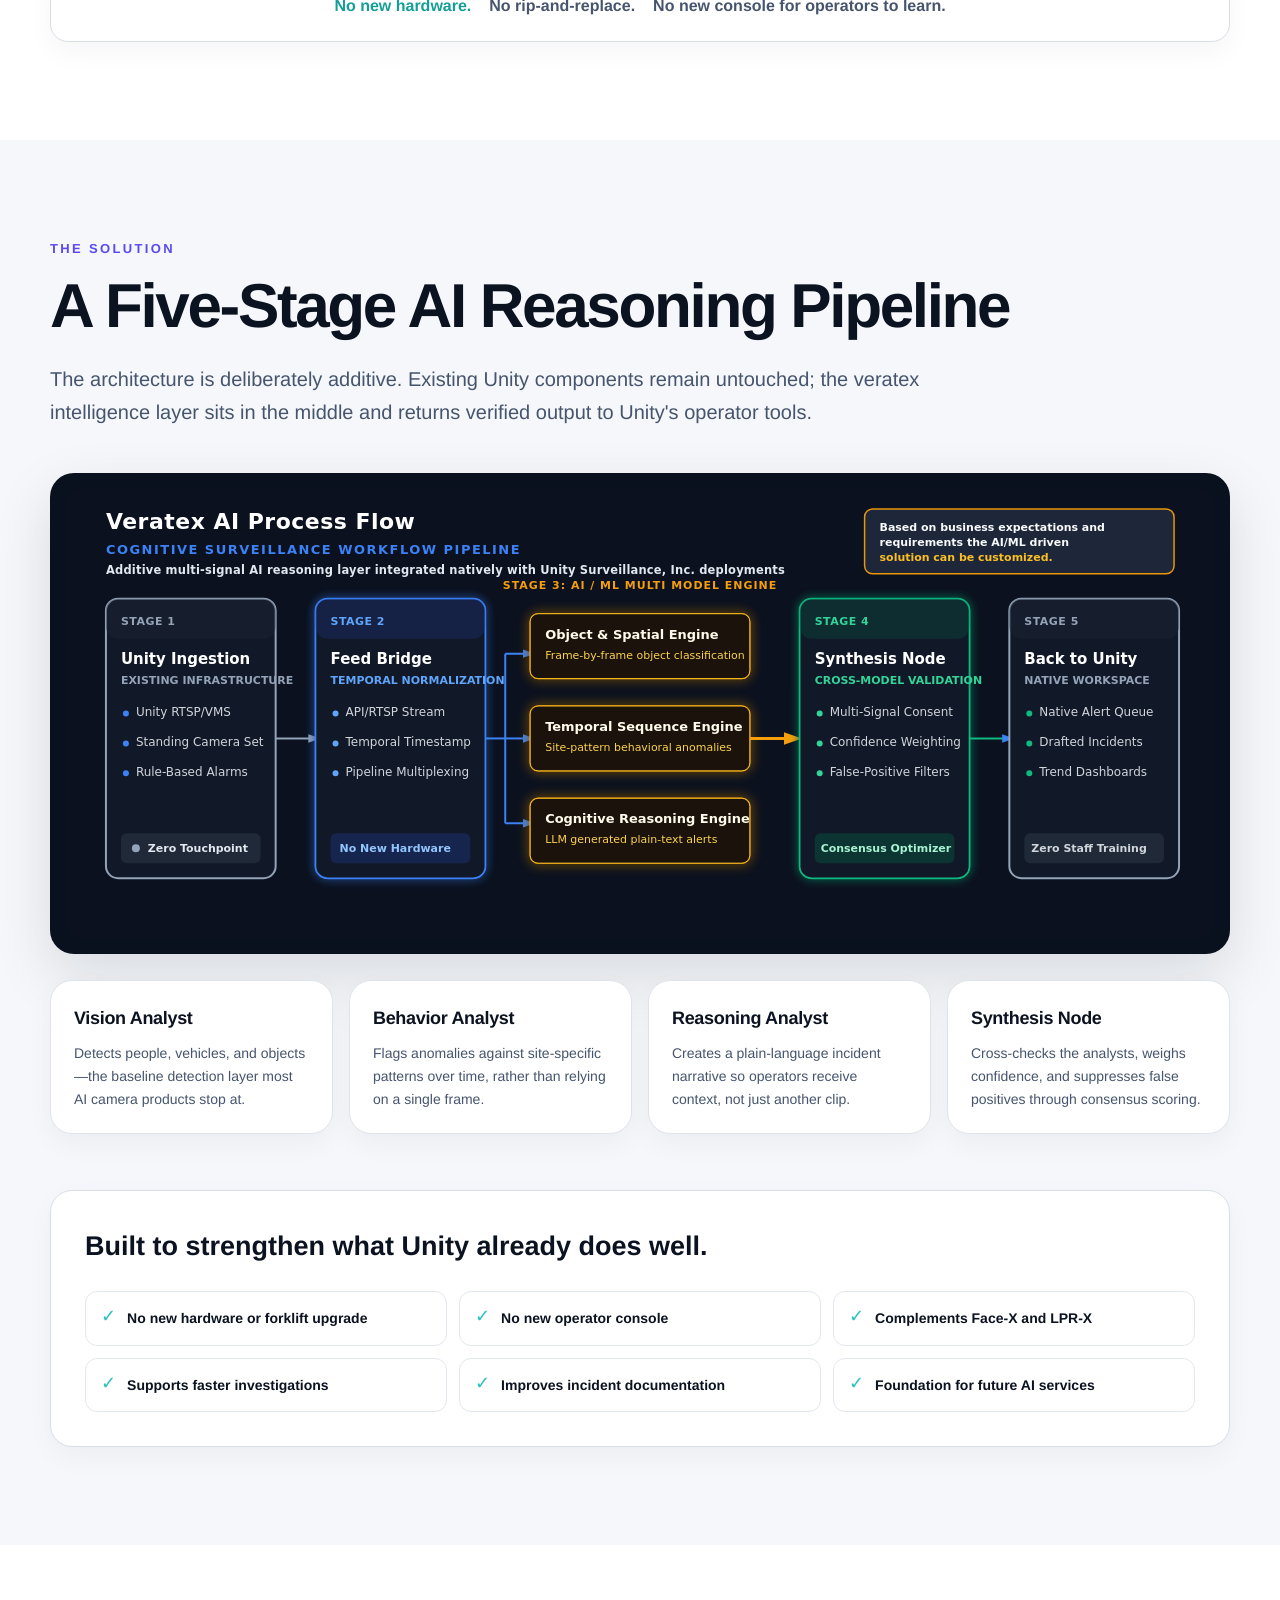
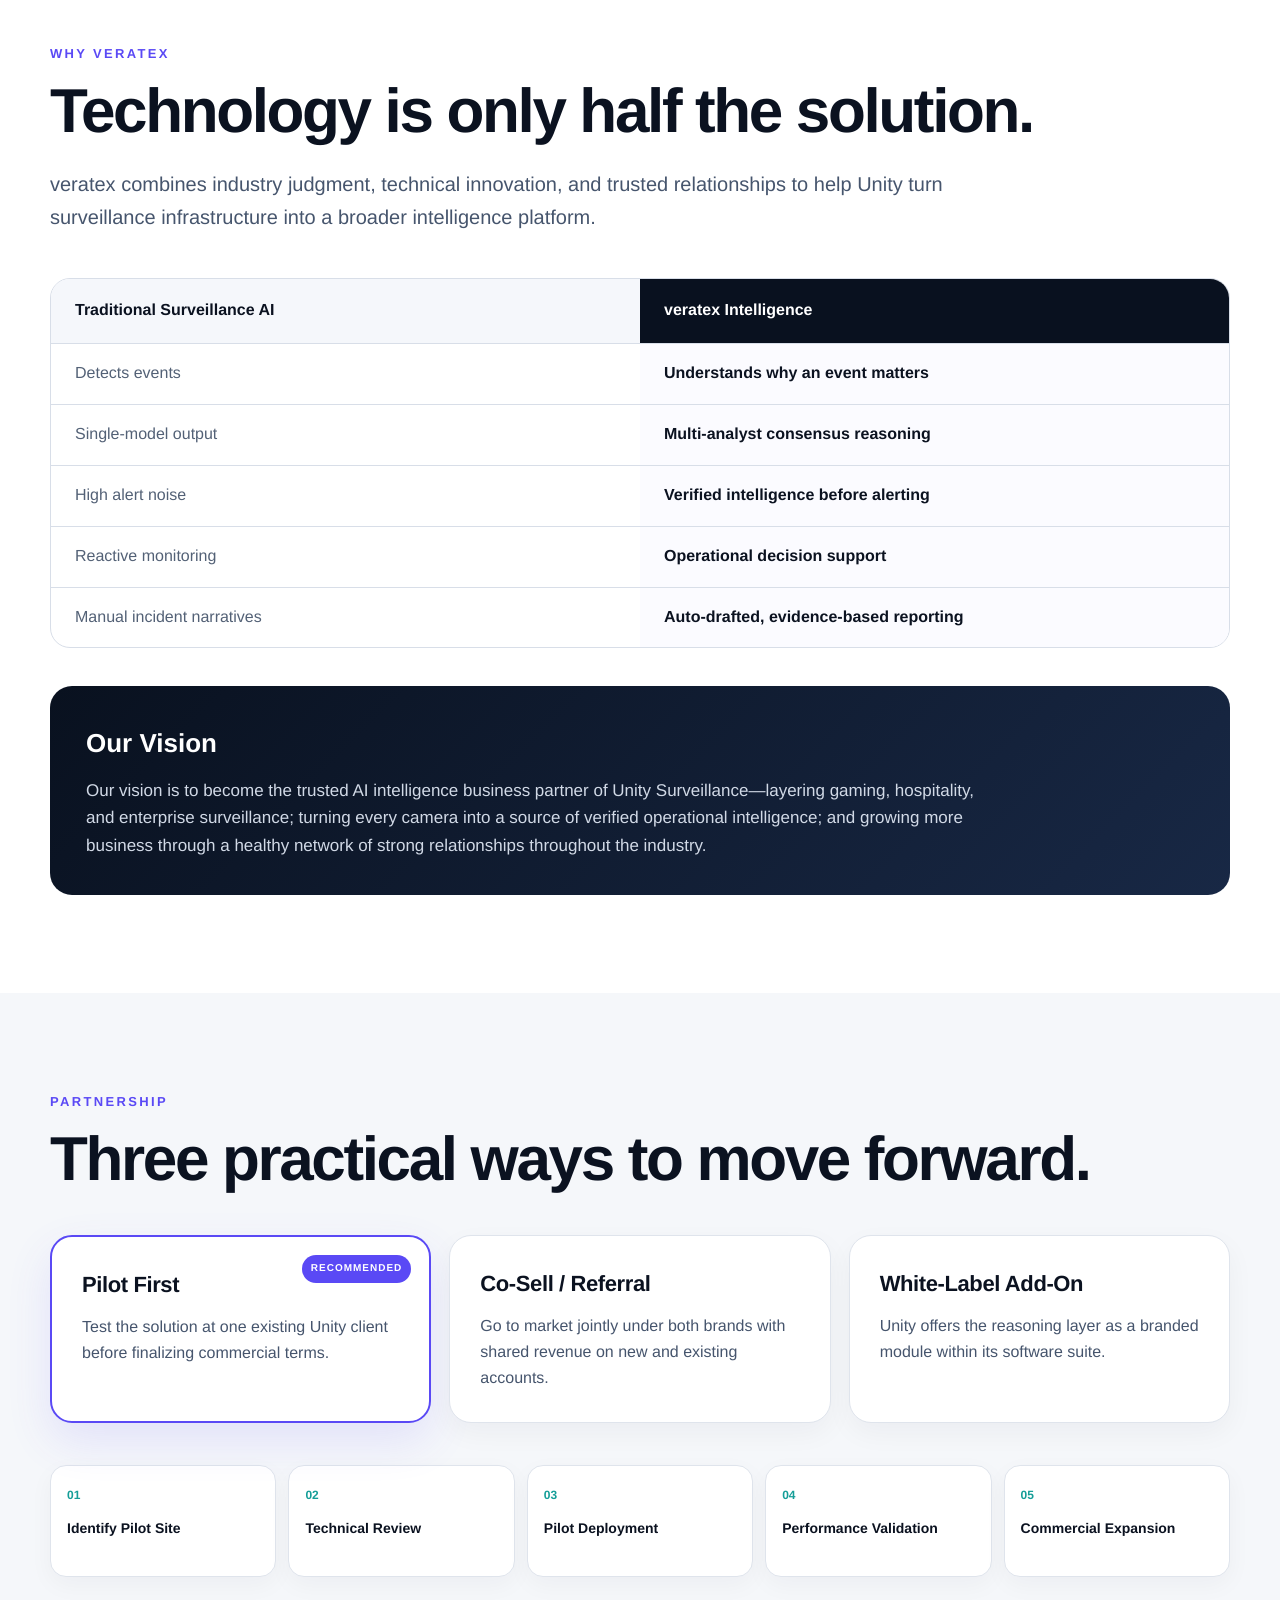
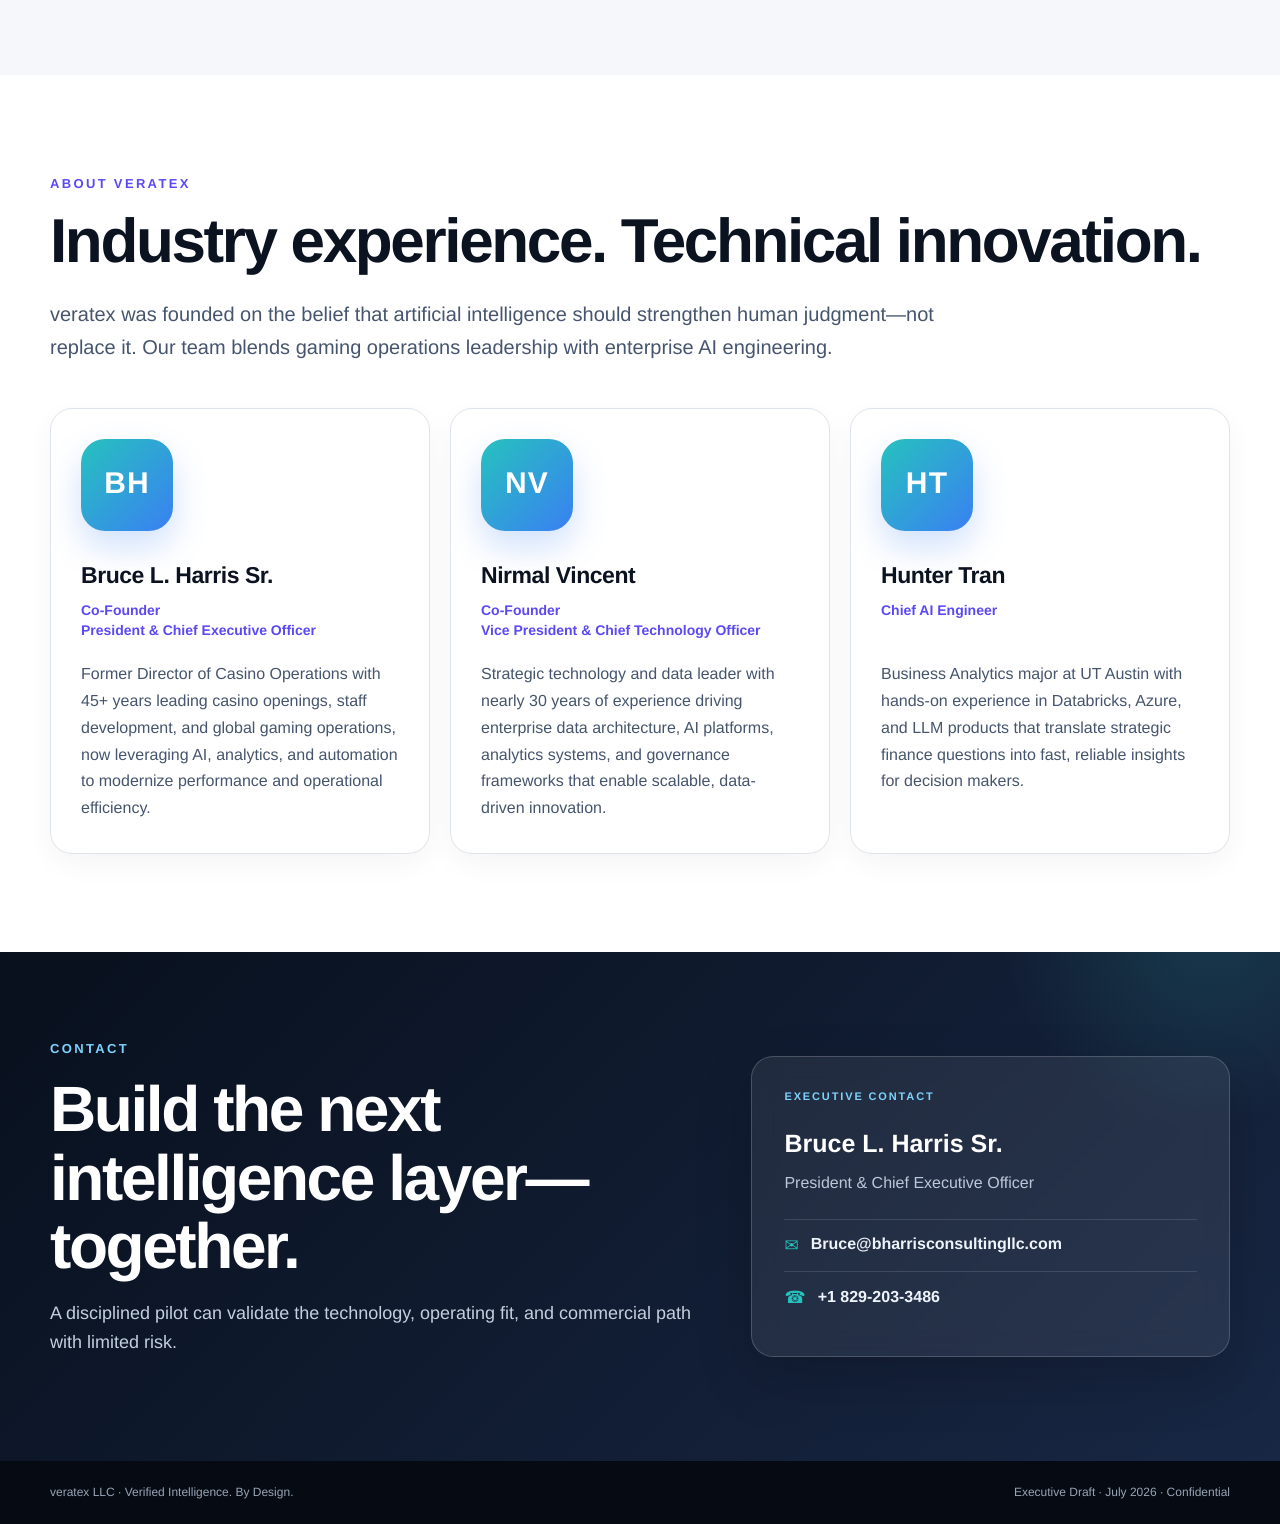
==== commit 775a339d: "Add files via upload" ====
--- a/index.html
+++ b/index.html
@@ -1,161 +1,39 @@
 <!doctype html>
 <html lang="en">
 <head>
-  <meta charset="utf-8">
-  <meta name="viewport" content="width=device-width,initial-scale=1">
-  <title>veratex × Unity Surveillance | Executive Partnership Proposal</title>
-  <meta name="description" content="Confidential executive partnership proposal prepared exclusively for Unity Surveillance, Inc.">
-  <link rel="stylesheet" href="styles.css">
+<meta charset="utf-8">
+<meta name="viewport" content="width=device-width,initial-scale=1">
+<meta name="description" content="Confidential executive partnership proposal from veratex LLC to Unity Surveillance, Inc.">
+<title>veratex × Unity Surveillance | Executive Partnership Proposal</title>
+<style>
+:root{--navy:#09111f;--navy2:#132039;--ink:#0b1220;--muted:#46556d;--line:#d8dee8;--violet:#5a49f5;--blue:#3A80F2;--cyan:#26C2BE;--paper:#fff;--wash:#f5f7fa;--radius:22px;--shadow:0 22px 60px rgba(9,17,31,.12)}
+*{box-sizing:border-box}html{scroll-behavior:smooth}body{margin:0;font-family:"Aptos","Segoe UI Variable","Segoe UI",Arial,sans-serif;color:var(--ink);background:#fff;line-height:1.62;-webkit-font-smoothing:antialiased;-moz-osx-font-smoothing:grayscale;text-rendering:geometricPrecision;font-synthesis:none}body,button,input,textarea{font-kerning:normal;font-variant-ligatures:common-ligatures}a{color:inherit;text-decoration:none}img{max-width:100%}.container{width:min(1180px,calc(100% - 44px));margin:auto}.section{padding:98px 0}
+.topbar{background:var(--navy);color:#d6deeb;text-align:center;padding:10px 20px;font-size:12px;font-weight:700;letter-spacing:.07em}.nav{position:sticky;top:0;z-index:50;height:82px;background:rgba(255,255,255,.97);backdrop-filter:blur(12px);border-bottom:1px solid var(--line);display:flex;align-items:center;justify-content:space-between;padding:0 clamp(20px,6vw,86px)}.brand-logo{display:block;width:230px;height:auto}.navlinks{display:flex;gap:28px;font-size:14px;font-weight:700;color:#334155}.navlinks a:hover{color:var(--violet)}.menu{display:none;border:0;background:none;font-size:25px}
+.eyebrow{font-size:13px;text-transform:uppercase;letter-spacing:.18em;font-weight:800;color:var(--violet);margin-bottom:16px}.section h2{font-size:clamp(40px,5vw,62px);line-height:1.04;letter-spacing:-.038em;font-weight:800;margin:0 0 24px}.lede{font-size:20px;color:var(--muted);max-width:900px;line-height:1.68;font-weight:500}
+.hero{padding:84px 0 94px;background:radial-gradient(circle at 22% 38%,#eef2ff 0,transparent 30%),linear-gradient(180deg,#fff,#f7f9fc)}.hero-grid{display:grid;grid-template-columns:.95fr 1.05fr;gap:66px;align-items:center}.camera-wrap{position:relative;order:1}.camera-halo{position:absolute;inset:7% 2% 6%;border-radius:50%;background:radial-gradient(circle,#e8ecff,transparent 70%);filter:blur(7px)}.camera{position:relative;display:block;width:100%;filter:drop-shadow(0 30px 38px rgba(11,17,30,.18))}.hero-copy{order:2}.kicker{display:inline-flex;align-items:center;gap:9px;font-size:13px;font-weight:850;color:var(--violet);background:#efedff;border:1px solid #ddd9ff;border-radius:999px;padding:8px 13px;margin-bottom:24px}.dot{width:7px;height:7px;border-radius:50%;background:var(--cyan)}.hero h1{font-size:clamp(58px,7vw,90px);line-height:.98;letter-spacing:-.052em;font-weight:800;margin:0 0 28px}.hero h1 span{color:var(--violet)}.hero p{font-size:21px;color:#3f4d63;line-height:1.66;max-width:720px;font-weight:500}.chips{display:flex;gap:10px;flex-wrap:wrap;margin-top:28px}.chip{border:1px solid #d9dfe8;background:#fff;border-radius:999px;padding:9px 14px;font-size:12px;font-weight:800;color:#3f4b5f;box-shadow:0 4px 12px rgba(15,23,42,.04)}
+.summary{background:#fff}.summary-grid{display:grid;grid-template-columns:repeat(3,1fr);gap:20px;margin-top:46px}.summary-card,.analyst,.option,.person{padding:30px;border:1px solid #dfe4ec;border-radius:var(--radius);background:#fff;box-shadow:0 10px 28px rgba(15,23,42,.045)}.num{font-size:13px;font-weight:900;color:var(--violet);margin-bottom:26px}.summary-card h3,.analyst h3,.option h3,.person h3{font-weight:800;letter-spacing:-.018em}.summary-card h3{font-size:22px;margin:0 0 12px}.summary-card p,.analyst p,.option p,.person p{color:var(--muted);font-weight:500}.no-hardware{margin-top:30px;background:#fff;border:1px solid var(--line);border-radius:18px;padding:21px 26px;display:flex;justify-content:center;gap:18px;flex-wrap:wrap;font-weight:850;box-shadow:0 10px 28px rgba(15,23,42,.04)}.no-hardware span{color:#46556d}.no-hardware i{font-style:normal;color:#159e98}
+.solution{background:var(--wash)}.diagram-shell{margin-top:42px;background:var(--navy);border-radius:24px;padding:16px;box-shadow:var(--shadow);overflow:hidden}.diagram-shell img{display:block;width:100%;height:auto;border-radius:14px}.analyst-grid{display:grid;grid-template-columns:repeat(4,1fr);gap:16px;margin-top:26px}.analyst{padding:23px}.analyst h3{font-size:18px;margin:0 0 9px}.analyst p{font-size:14px;margin:0}.fit{margin-top:56px;background:#fff;border:1px solid var(--line);border-radius:var(--radius);padding:34px;box-shadow:0 10px 28px rgba(15,23,42,.04)}.fit h3{font-size:27px;font-weight:850;margin:0 0 22px}.fit-grid{display:grid;grid-template-columns:repeat(3,1fr);gap:12px}.fit-item{display:flex;align-items:flex-start;gap:11px;padding:15px;background:#fff;border:1px solid #e3e7ee;border-radius:12px;font-size:14px;font-weight:750}.check{color:var(--cyan);font-size:18px;line-height:1}
+.why{background:#fff}.compare{display:grid;grid-template-columns:1fr 1fr;border:1px solid var(--line);border-radius:20px;overflow:hidden;margin-top:42px}.compare-head{padding:19px 24px;font-weight:900;background:#f5f7fb}.compare-head.v{background:var(--navy);color:#fff}.cell{padding:17px 24px;border-top:1px solid var(--line);color:#536176}.cell.v{background:#fbfbff;color:var(--ink);font-weight:750}.vision{margin-top:38px;padding:36px;border-radius:22px;background:linear-gradient(135deg,var(--navy),#182845);color:#fff}.vision h3{font-size:26px;font-weight:850;margin:0 0 12px}.vision p{color:#d1d9e6;font-size:17px;margin:0;max-width:900px}
+.partnership{background:var(--wash)}.options{display:grid;grid-template-columns:repeat(3,1fr);gap:18px;margin-top:42px}.option{position:relative}.option.recommended{border:2px solid var(--violet);box-shadow:0 18px 45px rgba(91,77,245,.12)}.badge{position:absolute;right:18px;top:18px;background:var(--violet);color:#fff;font-size:10px;text-transform:uppercase;letter-spacing:.1em;font-weight:900;border-radius:999px;padding:6px 9px}.option h3{font-size:22px;margin:0 0 13px}.option p{margin:0}.steps{display:grid;grid-template-columns:repeat(5,1fr);gap:12px;margin-top:42px}.step{background:#fff;color:var(--ink);border:1px solid #dfe4ec;border-radius:16px;padding:20px 16px;min-height:112px;box-shadow:0 8px 24px rgba(15,23,42,.04)}.step b{display:block;color:#159e98;font-size:12px;margin-bottom:11px}.step span{font-size:14px;font-weight:850}
+.about{background:#fff}.team{display:grid;grid-template-columns:repeat(3,1fr);gap:20px;margin-top:42px}.person{padding:30px;text-align:left;overflow:hidden}.initial-badge{width:92px;height:92px;border-radius:24px;display:grid;place-items:center;margin:0 0 26px;background:linear-gradient(135deg,#26C2BE 0%,#3A80F2 100%);color:#fff;font-size:30px;font-weight:800;letter-spacing:.04em;box-shadow:0 16px 34px rgba(58,128,242,.24)}.person h3{font-size:23px;letter-spacing:-.02em;margin:0 0 6px;font-weight:800}.role{color:var(--violet);font-size:14px;line-height:1.45;font-weight:800;min-height:44px}.person p{font-size:16px;line-height:1.68;margin:18px 0 0;color:#46556d;font-weight:500}
+.contact{position:relative;overflow:hidden;background:linear-gradient(135deg,#08101d 0%,#111d33 57%,#182744 100%);color:#fff;padding:86px 0}.contact:before{content:"";position:absolute;width:430px;height:430px;border-radius:50%;right:-140px;top:-250px;background:radial-gradient(circle,rgba(47,198,190,.16),transparent 68%)}.contact-grid{position:relative;display:grid;grid-template-columns:1.15fr .85fr;gap:54px;align-items:center}.contact h2{font-size:clamp(44px,5vw,66px);line-height:1.07;letter-spacing:-.038em;font-weight:800;margin:0 0 17px}.contact p{color:#c4cfde;font-size:18px;max-width:680px}.contact-card{border:1px solid rgba(255,255,255,.18);background:rgba(255,255,255,.075);backdrop-filter:blur(12px);border-radius:22px;padding:32px;box-shadow:0 22px 55px rgba(0,0,0,.18)}.contact-card .contact-label{font-size:11px;text-transform:uppercase;letter-spacing:.17em;color:#7dd3fc;font-weight:900;margin-bottom:17px}.contact-card h3{font-size:25px;font-weight:900;margin:0 0 6px}.contact-title{color:#bcc8d9;margin-bottom:22px}.contact-row{display:flex;align-items:center;gap:12px;padding:12px 0;border-top:1px solid rgba(255,255,255,.12);color:#eef4fb;font-weight:650}.contact-row span:first-child{color:var(--cyan);font-size:17px}
+.footer{background:#060b13;color:#98a4b5;font-size:12px;padding:22px 0}.footer-row{display:flex;justify-content:space-between;gap:20px;flex-wrap:wrap}
+@media(max-width:980px){.navlinks{display:none}.menu{display:block}.hero-grid,.contact-grid{grid-template-columns:1fr}.hero-copy{order:1}.camera-wrap{order:2;max-width:650px;margin:auto}.summary-grid,.options,.team{grid-template-columns:1fr}.analyst-grid{grid-template-columns:1fr 1fr}.fit-grid{grid-template-columns:1fr 1fr}.steps{grid-template-columns:1fr 1fr}.section{padding:76px 0}.brand-logo{width:205px}}
+@media(max-width:600px){.container{width:min(100% - 30px,1180px)}.hero h1{font-size:50px}.analyst-grid,.fit-grid,.steps{grid-template-columns:1fr}.compare{grid-template-columns:1fr}.compare-head:nth-child(2){display:none}.cell.v:before{content:"veratex: ";color:var(--violet)}.topbar{font-size:10px}.nav{height:70px;padding:0 18px}.brand-logo{width:175px}}
+</style>
 </head>
 <body>
-  <div class="ribbon">Confidential Executive Partnership Proposal · Prepared Exclusively for Unity Surveillance, Inc.</div>
-
-  <header class="site-header">
-    <nav class="nav container">
-      <a class="brand-logo" href="#home" aria-label="veratex home"><img src="assets/veratex-logo.png" alt="veratex"></a>
-      <button class="menu" aria-label="Open navigation" aria-expanded="false">☰</button>
-      <div class="nav-links">
-        <a href="#home">Home</a>
-        <a href="#opportunity">Opportunity</a>
-        <a href="#solution">The Solution</a>
-        <a href="#why-veratex">Why veratex</a>
-        <a href="#partnership">Partnership</a>
-        <a href="#about">About</a>
-      </div>
-    </nav>
-  </header>
-
-  <main>
-    <section id="home" class="hero">
-      <div class="container hero-grid">
-        <div class="camera-wrap" aria-label="Unity surveillance camera">
-          <img src="assets/unity-camera.png" alt="Unity enterprise surveillance camera">
-        </div>
-        <div class="hero-copy">
-          <div class="eyebrow">veratex LLC</div>
-          <h1>Verified Intelligence,<br><span class="gradient">By Design.</span></h1>
-          <p class="lead">veratex combines decades of gaming operations leadership with advanced artificial intelligence to transform surveillance video into trusted operational intelligence—without replacing Unity's existing infrastructure.</p>
-          <div class="hero-meta">
-            <span class="pill">AI Reasoning Layer</span>
-            <span class="pill">Gaming & Hospitality</span>
-            <span class="pill">Enterprise Surveillance</span>
-          </div>
-        </div>
-      </div>
-    </section>
-
-    <section id="opportunity" class="section">
-      <div class="container">
-        <div class="section-heading">
-          <div class="kicker">Executive Summary</div>
-          <h2>A focused, low-risk extension of Unity's platform.</h2>
-          <p class="section-lead">Unity already sits inside the surveillance rooms of major gaming operators. veratex adds a consensus-based AI reasoning layer on top of the camera and VMS feeds Unity already controls.</p>
-        </div>
-        <div class="grid-3">
-          <article class="card"><span class="num">01</span><h3>The Opportunity</h3><p>Extend Unity's existing AI story beyond single-purpose detection into multi-signal reasoning, verified alerts, and operational intelligence.</p></article>
-          <article class="card"><span class="num">02</span><h3>The Problem Today</h3><p>Motion and line-cross rules create excessive noise. Operators spend time triaging alerts and writing incident narratives after the fact.</p></article>
-          <article class="card"><span class="num">03</span><h3>The veratex Layer</h3><p>Three specialized AI analysts independently review the same feed, while a synthesis node checks agreement before an alert is returned to Unity.</p></article>
-        </div>
-        <div class="quote">No new hardware. No rip-and-replace. No new console for operators to learn.</div>
-      </div>
-    </section>
-
-    <section id="solution" class="section alt">
-      <div class="container">
-        <div class="section-heading narrow">
-          <div class="kicker">The Solution</div>
-          <h2>A Five-Stage AI Reasoning Pipeline</h2>
-          <p class="section-lead">The architecture is deliberately additive. Existing Unity components remain untouched; the veratex intelligence layer sits in the middle and returns verified output to Unity's operator tools.</p>
-        </div>
-        <div class="pipeline"><img src="assets/veratex-pipeline.svg" alt="Five-stage veratex AI reasoning pipeline"></div>
-
-        <div class="analyst-grid">
-          <article class="card"><h3>Vision Analyst</h3><p>Detects people, vehicles, and objects—the baseline detection layer most AI camera products stop at.</p></article>
-          <article class="card"><h3>Behavior Analyst</h3><p>Flags anomalies against site-specific patterns over time, rather than relying on a single frame.</p></article>
-          <article class="card"><h3>Reasoning Analyst</h3><p>Creates a plain-language incident narrative so operators receive context, not just another clip.</p></article>
-          <article class="card consensus"><h3>Synthesis Node</h3><p>Cross-checks the analysts, weighs confidence, and suppresses false positives through consensus scoring.</p></article>
-        </div>
-
-        <div class="fit-grid">
-          <div><div class="kicker">Why It Fits Unity</div><h2>Built to strengthen what Unity already does well.</h2></div>
-          <ul class="check-list">
-            <li>No new hardware or forklift upgrade</li>
-            <li>No new operator console</li>
-            <li>Complements Face-X and LPR-X</li>
-            <li>Supports faster investigations</li>
-            <li>Improves incident documentation</li>
-            <li>Creates a foundation for future AI services</li>
-          </ul>
-        </div>
-      </div>
-    </section>
-
-    <section id="why-veratex" class="section">
-      <div class="container">
-        <div class="section-heading narrow">
-          <div class="kicker">Why veratex</div>
-          <h2>Technology is only half the solution.</h2>
-          <p class="section-lead">veratex combines industry judgment, technical innovation, and trusted relationships to help Unity turn surveillance infrastructure into a broader intelligence platform.</p>
-        </div>
-        <div class="table-wrap">
-          <table class="compare">
-            <thead><tr><th>Traditional Surveillance AI</th><th>veratex Intelligence</th></tr></thead>
-            <tbody>
-              <tr><td>Detects events</td><td>Understands why an event matters</td></tr>
-              <tr><td>Single-model output</td><td>Multi-analyst consensus reasoning</td></tr>
-              <tr><td>High alert noise</td><td>Verified intelligence before alerting</td></tr>
-              <tr><td>Reactive monitoring</td><td>Operational decision support</td></tr>
-              <tr><td>Manual incident narratives</td><td>Auto-drafted, evidence-based reporting</td></tr>
-            </tbody>
-          </table>
-        </div>
-        <div class="vision-panel">
-          <div class="kicker">Our Vision</div>
-          <p>Our vision is to become the trusted AI intelligence business partner of Unity Surveillance—layering gaming, hospitality, and enterprise surveillance; turning every camera into a source of verified operational intelligence; and growing more business through a healthy network of strong relationships throughout the industry.</p>
-        </div>
-      </div>
-    </section>
-
-    <section id="partnership" class="section alt">
-      <div class="container">
-        <div class="section-heading narrow"><div class="kicker">Partnership</div><h2>Three practical ways to move forward.</h2></div>
-        <div class="grid-3 partnership-cards">
-          <article class="card featured"><span class="label">Recommended</span><h3>Pilot First</h3><p>Test the solution at one existing Unity client before finalizing commercial terms.</p></article>
-          <article class="card"><h3>Co-Sell / Referral</h3><p>Go to market jointly under both brands with shared revenue on new and existing accounts.</p></article>
-          <article class="card"><h3>White-Label Add-On</h3><p>Unity offers the reasoning layer as a branded module within its software suite.</p></article>
-        </div>
-        <div class="steps">
-          <div class="step"><strong>1</strong><span>Identify Pilot Site</span></div>
-          <div class="step"><strong>2</strong><span>Technical Review</span></div>
-          <div class="step"><strong>3</strong><span>Pilot Deployment</span></div>
-          <div class="step"><strong>4</strong><span>Performance Validation</span></div>
-          <div class="step"><strong>5</strong><span>Commercial Expansion</span></div>
-        </div>
-      </div>
-    </section>
-
-    <section id="about" class="section">
-      <div class="container">
-        <div class="section-heading narrow">
-          <div class="kicker">About veratex</div>
-          <h2>Industry experience. Technical innovation.</h2>
-          <p class="section-lead">veratex was founded on the belief that artificial intelligence should strengthen human judgment—not replace it. Our team blends gaming operations leadership with enterprise AI engineering.</p>
-        </div>
-        <div class="profile-grid">
-          <article class="profile"><div class="initials">BH</div><h3>Bruce L. Harris Sr.</h3><p class="title">Co-Founder<br>President & Chief Executive Officer</p><p>Gaming operations, executive leadership, AI strategy, and business development.</p></article>
-          <article class="profile"><div class="initials">NV</div><h3>Nirmal Vincent</h3><p class="title">Co-Founder<br>Vice President & Chief Technology Officer</p><p>Artificial intelligence, machine learning, enterprise architecture, and scalable software engineering.</p></article>
-          <article class="profile"><div class="initials">HT</div><h3>Hunter Tran</h3><p class="title">Chief AI Engineer</p><p>Computer vision, AI systems, data science, and enterprise automation.</p></article>
-        </div>
-        <div class="contact">
-          <div><div class="kicker light">Contact</div><h3>Bruce L. Harris Sr.</h3><p>President & Chief Executive Officer</p></div>
-          <div class="contact-links"><a href="mailto:Bruce@bharrisconsultingllc.com">Bruce@bharrisconsultingllc.com</a><a href="tel:+18292033486">+1 829-203-3486</a></div>
-        </div>
-      </div>
-    </section>
-  </main>
-
-  <footer class="footer"><div class="container footer-row"><strong>veratex LLC · Verified Intelligence. By Design.</strong><span>Executive Draft · July 2026 · Confidential</span></div></footer>
-  <button class="back-top" aria-label="Back to top">↑</button>
-  <script src="script.js"></script>
-</body>
-</html>
+<div class="topbar">Confidential Executive Partnership Proposal · Prepared Exclusively for Unity Surveillance, Inc.</div>
+<header class="nav"><a href="#home" aria-label="veratex home"><img class="brand-logo" src="veratex-logo.png" alt="veratex"></a><nav class="navlinks" aria-label="Primary"><a href="#home">Home</a><a href="#opportunity">Opportunity</a><a href="#solutions">The Solution</a><a href="#why">Why veratex</a><a href="#partnership">Partnership</a><a href="#about">About</a></nav><button class="menu" aria-label="Open menu">☰</button></header>
+<main>
+<section id="home" class="hero"><div class="container hero-grid"><div class="camera-wrap"><div class="camera-halo"></div><img class="camera" src="unity-camera.png" alt="Unity enterprise surveillance camera"></div><div class="hero-copy"><div class="kicker"><span class="dot"></span>veratex LLC</div><h1>Verified Intelligence,<br><span>By Design.</span></h1><p>veratex combines decades of gaming operations leadership with advanced artificial intelligence to transform surveillance video into trusted operational intelligence—without replacing Unity's existing infrastructure.</p><div class="chips"><span class="chip">AI Reasoning Layer</span><span class="chip">Gaming & Hospitality</span><span class="chip">Enterprise Surveillance</span></div></div></div></section>
+<section id="opportunity" class="section summary"><div class="container"><div class="eyebrow">Executive Summary</div><h2>A focused, low-risk extension of Unity's platform.</h2><p class="lede">Unity already sits inside the surveillance rooms of major gaming operators. veratex adds a consensus-based AI reasoning layer on top of the camera and VMS feeds Unity already controls.</p><div class="summary-grid"><article class="summary-card"><div class="num">01</div><h3>The Opportunity</h3><p>Extend Unity's existing AI story beyond single-purpose detection into multi-signal reasoning, verified alerts, and operational intelligence.</p></article><article class="summary-card"><div class="num">02</div><h3>The Problem Today</h3><p>Motion and line-cross rules create excessive noise. Operators spend time triaging alerts and writing incident narratives after the fact.</p></article><article class="summary-card"><div class="num">03</div><h3>The veratex Layer</h3><p>Specialized AI analysts independently review the same feed, while a synthesis node checks agreement before an alert is returned to Unity.</p></article></div><div class="no-hardware"><i>No new hardware.</i><span>No rip-and-replace.</span><span>No new console for operators to learn.</span></div></div></section>
+<section id="solutions" class="section solution"><div class="container"><div class="eyebrow">The Solution</div><h2>A Five-Stage AI Reasoning Pipeline</h2><p class="lede">The architecture is deliberately additive. Existing Unity components remain untouched; the veratex intelligence layer sits in the middle and returns verified output to Unity's operator tools.</p><div class="diagram-shell"><img src="Veratex_Revised_ProcessFlow.svg" alt="Revised Veratex five-stage AI process flow"></div><div class="analyst-grid"><article class="analyst"><h3>Vision Analyst</h3><p>Detects people, vehicles, and objects—the baseline detection layer most AI camera products stop at.</p></article><article class="analyst"><h3>Behavior Analyst</h3><p>Flags anomalies against site-specific patterns over time, rather than relying on a single frame.</p></article><article class="analyst"><h3>Reasoning Analyst</h3><p>Creates a plain-language incident narrative so operators receive context, not just another clip.</p></article><article class="analyst"><h3>Synthesis Node</h3><p>Cross-checks the analysts, weighs confidence, and suppresses false positives through consensus scoring.</p></article></div><div class="fit"><h3>Built to strengthen what Unity already does well.</h3><div class="fit-grid"><div class="fit-item"><span class="check">✓</span>No new hardware or forklift upgrade</div><div class="fit-item"><span class="check">✓</span>No new operator console</div><div class="fit-item"><span class="check">✓</span>Complements Face-X and LPR-X</div><div class="fit-item"><span class="check">✓</span>Supports faster investigations</div><div class="fit-item"><span class="check">✓</span>Improves incident documentation</div><div class="fit-item"><span class="check">✓</span>Foundation for future AI services</div></div></div></div></section>
+<section id="why" class="section why"><div class="container"><div class="eyebrow">Why veratex</div><h2>Technology is only half the solution.</h2><p class="lede">veratex combines industry judgment, technical innovation, and trusted relationships to help Unity turn surveillance infrastructure into a broader intelligence platform.</p><div class="compare"><div class="compare-head">Traditional Surveillance AI</div><div class="compare-head v">veratex Intelligence</div><div class="cell">Detects events</div><div class="cell v">Understands why an event matters</div><div class="cell">Single-model output</div><div class="cell v">Multi-analyst consensus reasoning</div><div class="cell">High alert noise</div><div class="cell v">Verified intelligence before alerting</div><div class="cell">Reactive monitoring</div><div class="cell v">Operational decision support</div><div class="cell">Manual incident narratives</div><div class="cell v">Auto-drafted, evidence-based reporting</div></div><div class="vision"><h3>Our Vision</h3><p>Our vision is to become the trusted AI intelligence business partner of Unity Surveillance—layering gaming, hospitality, and enterprise surveillance; turning every camera into a source of verified operational intelligence; and growing more business through a healthy network of strong relationships throughout the industry.</p></div></div></section>
+<section id="partnership" class="section partnership"><div class="container"><div class="eyebrow">Partnership</div><h2>Three practical ways to move forward.</h2><div class="options"><article class="option recommended"><span class="badge">Recommended</span><h3>Pilot First</h3><p>Test the solution at one existing Unity client before finalizing commercial terms.</p></article><article class="option"><h3>Co-Sell / Referral</h3><p>Go to market jointly under both brands with shared revenue on new and existing accounts.</p></article><article class="option"><h3>White-Label Add-On</h3><p>Unity offers the reasoning layer as a branded module within its software suite.</p></article></div><div class="steps"><div class="step"><b>01</b><span>Identify Pilot Site</span></div><div class="step"><b>02</b><span>Technical Review</span></div><div class="step"><b>03</b><span>Pilot Deployment</span></div><div class="step"><b>04</b><span>Performance Validation</span></div><div class="step"><b>05</b><span>Commercial Expansion</span></div></div></div></section>
+<section id="about" class="section about"><div class="container"><div class="eyebrow">About veratex</div><h2>Industry experience. Technical innovation.</h2><p class="lede">veratex was founded on the belief that artificial intelligence should strengthen human judgment—not replace it. Our team blends gaming operations leadership with enterprise AI engineering.</p><div class="team"><article class="person"><div class="initial-badge" aria-hidden="true">BH</div><h3>Bruce L. Harris Sr.</h3><div class="role">Co-Founder<br>President & Chief Executive Officer</div><p>Former Director of Casino Operations with 45+ years leading casino openings, staff development, and global gaming operations, now leveraging AI, analytics, and automation to modernize performance and operational efficiency.</p></article><article class="person"><div class="initial-badge" aria-hidden="true">NV</div><h3>Nirmal Vincent</h3><div class="role">Co-Founder<br>Vice President & Chief Technology Officer</div><p>Strategic technology and data leader with nearly 30 years of experience driving enterprise data architecture, AI platforms, analytics systems, and governance frameworks that enable scalable, data-driven innovation.</p></article><article class="person"><div class="initial-badge" aria-hidden="true">HT</div><h3>Hunter Tran</h3><div class="role">Chief AI Engineer</div><p>Business Analytics major at UT Austin with hands-on experience in Databricks, Azure, and LLM products that translate strategic finance questions into fast, reliable insights for decision makers.</p></article></div></div></section>
+<section class="contact"><div class="container contact-grid"><div><div class="eyebrow" style="color:#7dd3fc">Contact</div><h2>Build the next intelligence layer—together.</h2><p>A disciplined pilot can validate the technology, operating fit, and commercial path with limited risk.</p></div><div class="contact-card"><div class="contact-label">Executive Contact</div><h3>Bruce L. Harris Sr.</h3><div class="contact-title">President & Chief Executive Officer</div><a class="contact-row" href="mailto:Bruce@bharrisconsultingllc.com"><span>✉</span><span>Bruce@bharrisconsultingllc.com</span></a><a class="contact-row" href="tel:+18292033486"><span>☎</span><span>+1 829-203-3486</span></a></div></div></section>
+</main>
+<footer class="footer"><div class="container footer-row"><span>veratex LLC · Verified Intelligence. By Design.</span><span>Executive Draft · July 2026 · Confidential</span></div></footer>
+<script>document.querySelector('.menu').addEventListener('click',()=>{const n=document.querySelector('.navlinks');n.style.display=n.style.display==='flex'?'none':'flex';if(n.style.display==='flex'){Object.assign(n.style,{position:'absolute',top:'70px',left:'0',right:'0',background:'#fff',padding:'22px',flexDirection:'column',borderBottom:'1px solid #e7eaf0'})}});</script>
+</body></html>
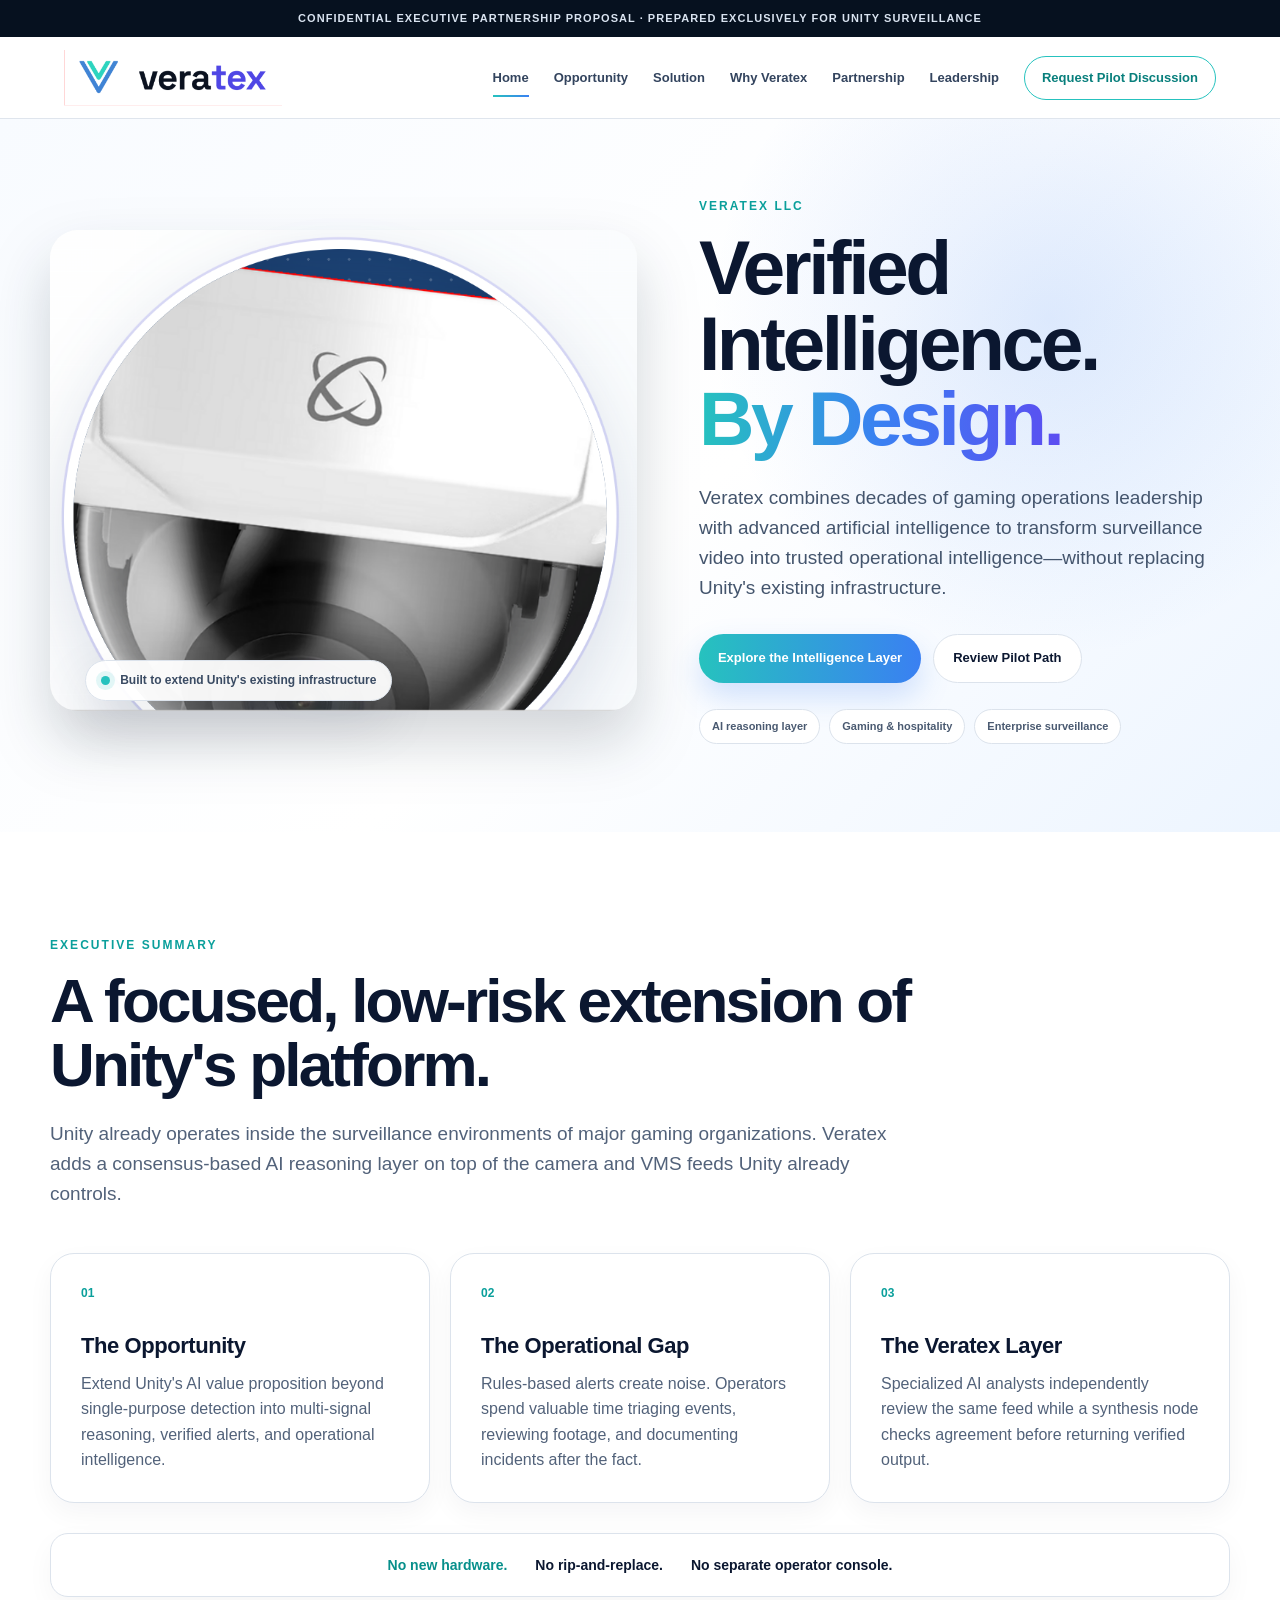
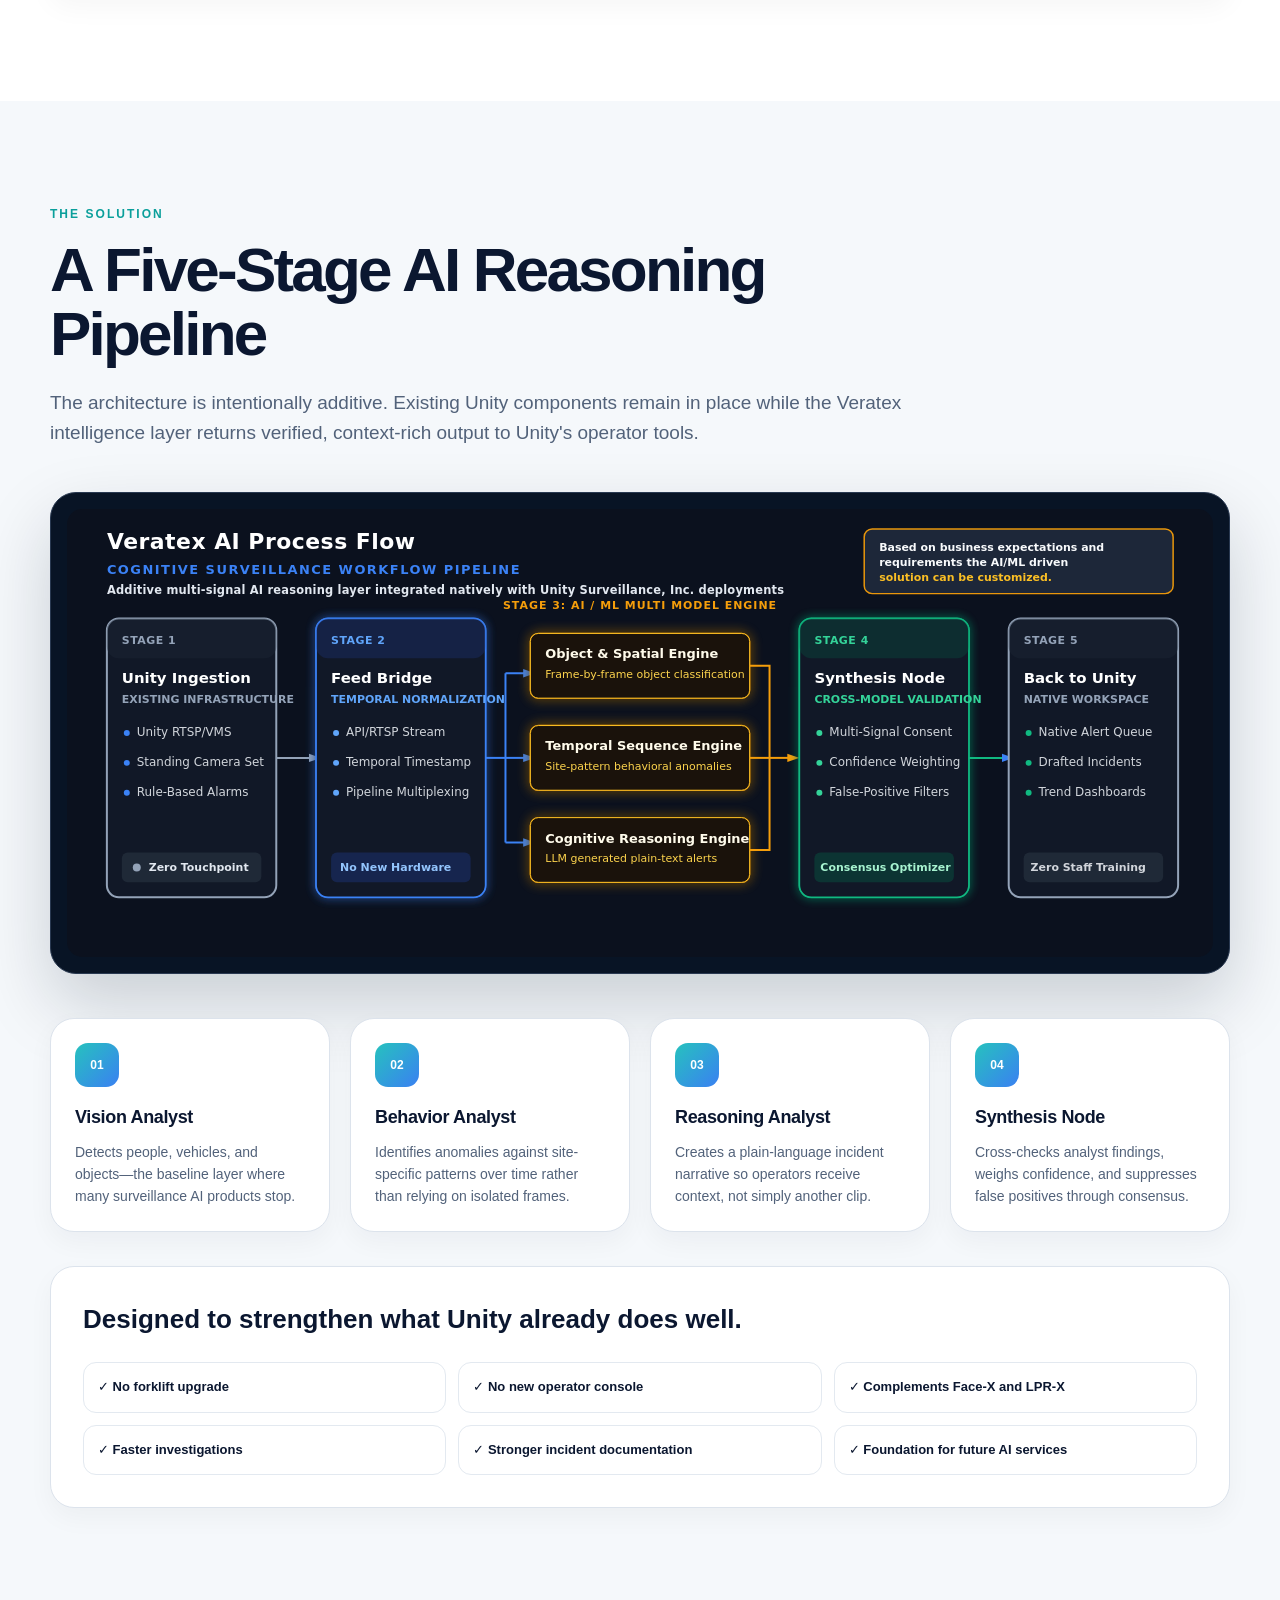
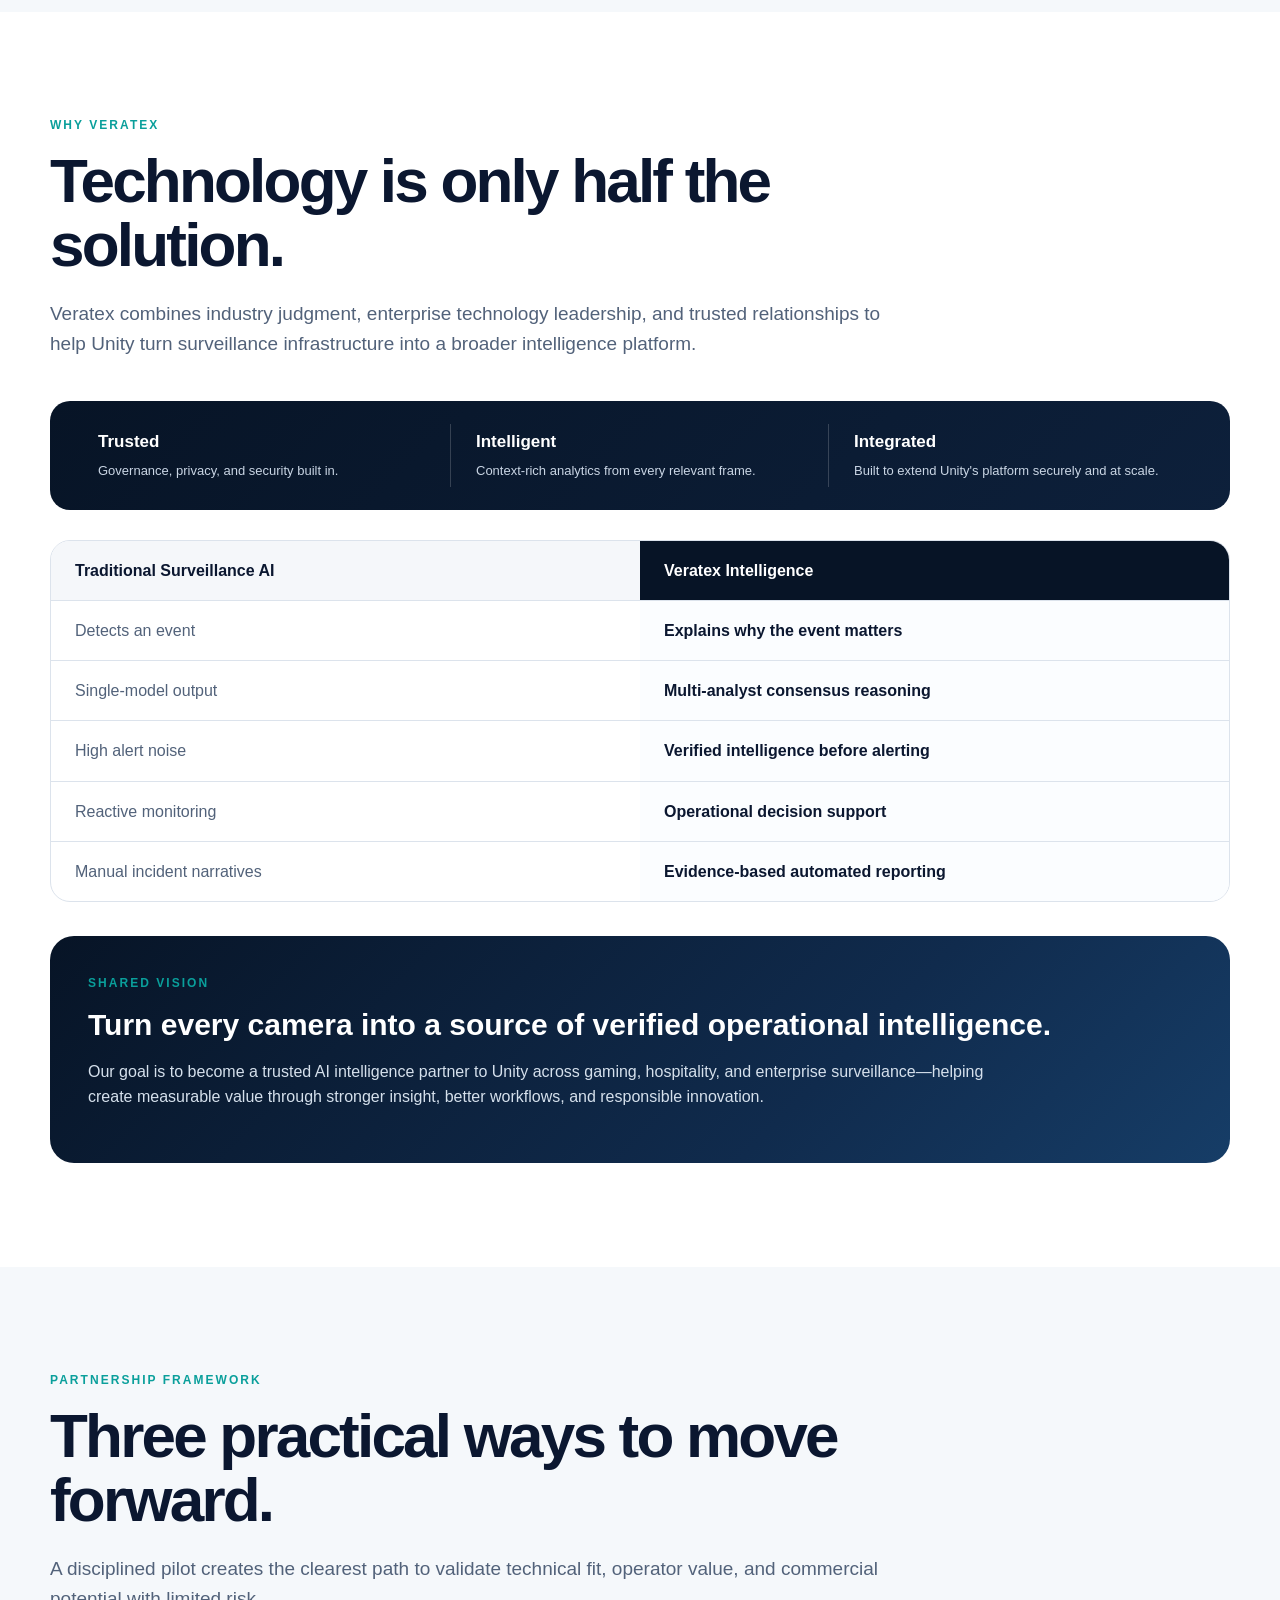
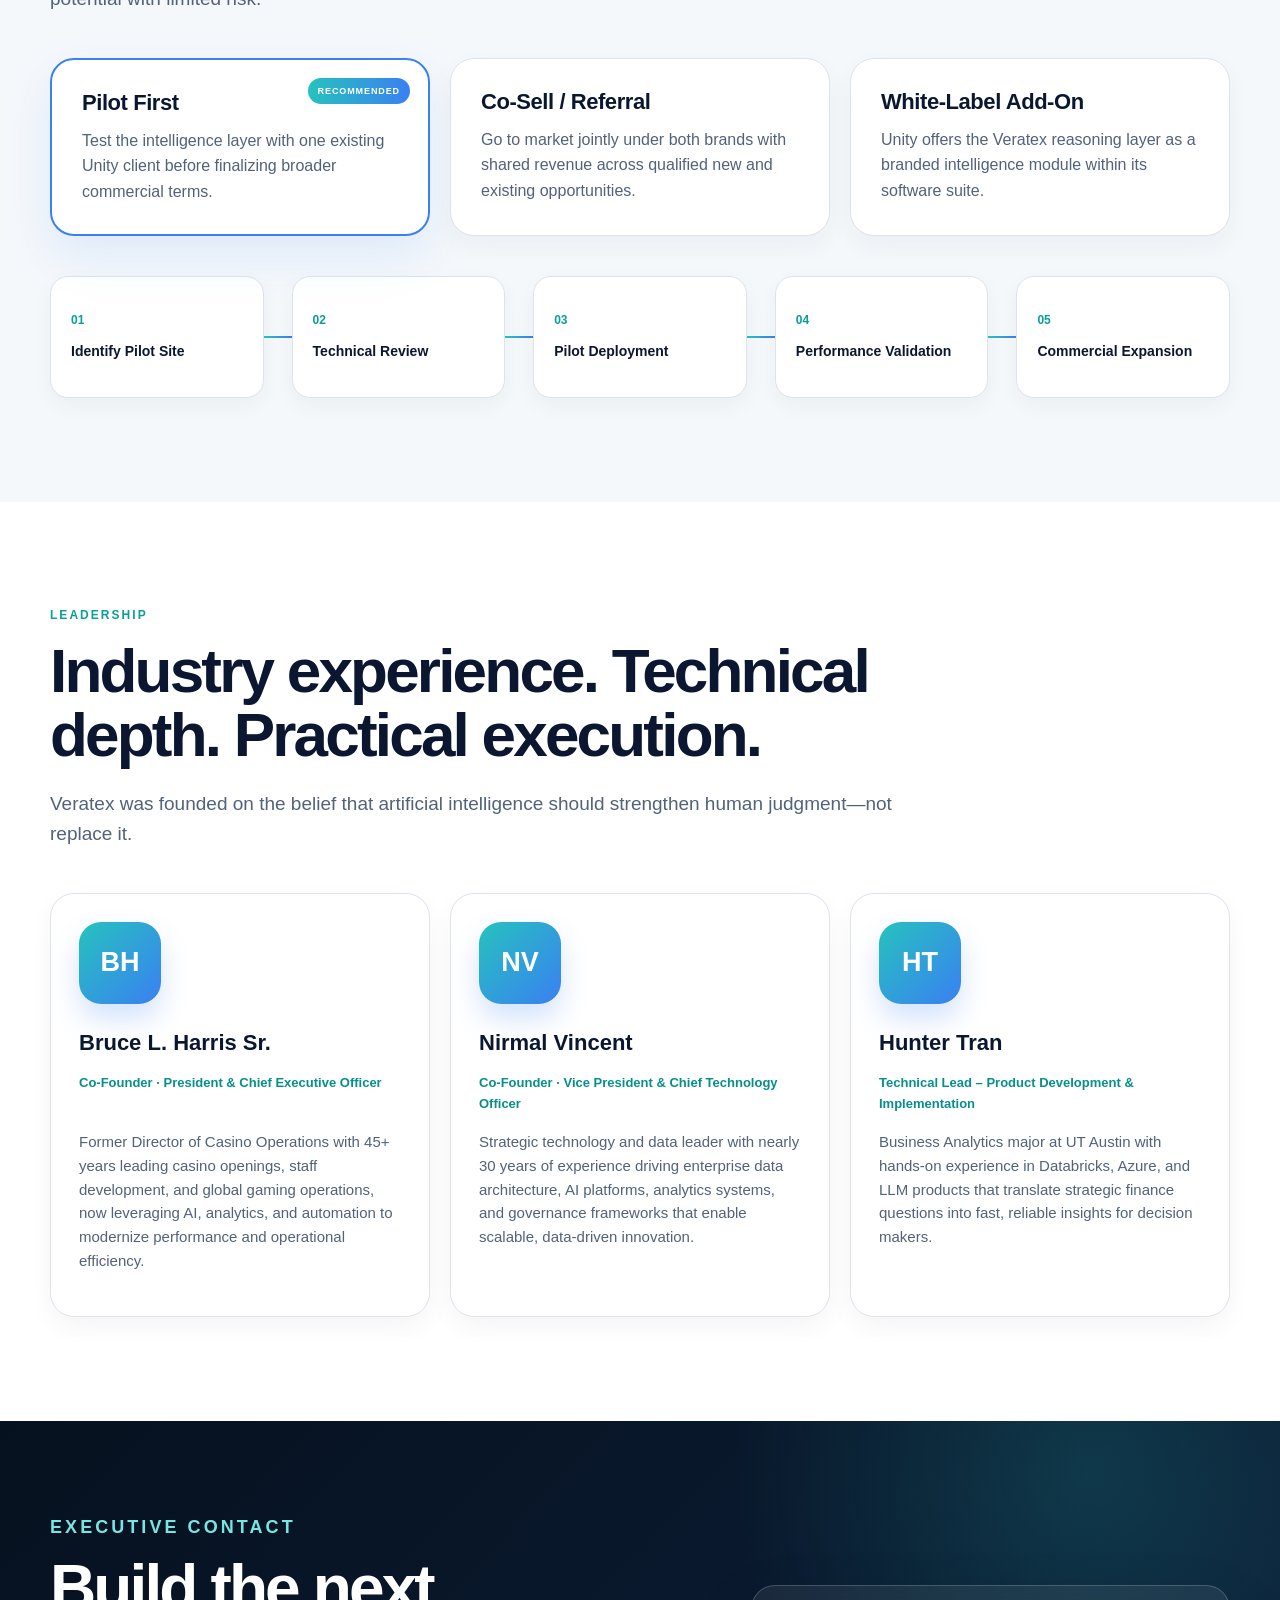
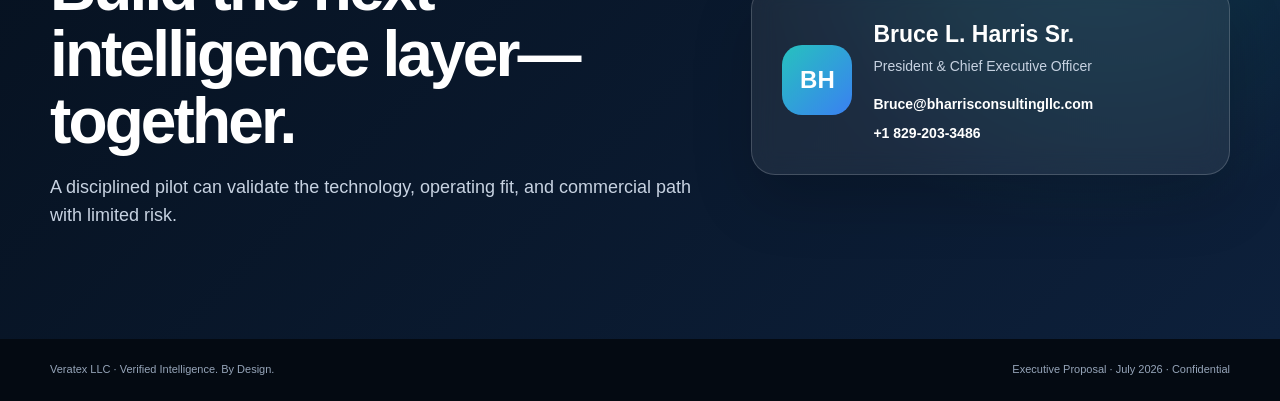
==== commit 824f0621: "Add files via upload" ====
--- a/index.html
+++ b/index.html
@@ -1,39 +1,36 @@
 <!doctype html>
 <html lang="en">
 <head>
-<meta charset="utf-8">
-<meta name="viewport" content="width=device-width,initial-scale=1">
-<meta name="description" content="Confidential executive partnership proposal from veratex LLC to Unity Surveillance, Inc.">
-<title>veratex × Unity Surveillance | Executive Partnership Proposal</title>
-<style>
-:root{--navy:#09111f;--navy2:#132039;--ink:#0b1220;--muted:#46556d;--line:#d8dee8;--violet:#5a49f5;--blue:#3A80F2;--cyan:#26C2BE;--paper:#fff;--wash:#f5f7fa;--radius:22px;--shadow:0 22px 60px rgba(9,17,31,.12)}
-*{box-sizing:border-box}html{scroll-behavior:smooth}body{margin:0;font-family:"Aptos","Segoe UI Variable","Segoe UI",Arial,sans-serif;color:var(--ink);background:#fff;line-height:1.62;-webkit-font-smoothing:antialiased;-moz-osx-font-smoothing:grayscale;text-rendering:geometricPrecision;font-synthesis:none}body,button,input,textarea{font-kerning:normal;font-variant-ligatures:common-ligatures}a{color:inherit;text-decoration:none}img{max-width:100%}.container{width:min(1180px,calc(100% - 44px));margin:auto}.section{padding:98px 0}
-.topbar{background:var(--navy);color:#d6deeb;text-align:center;padding:10px 20px;font-size:12px;font-weight:700;letter-spacing:.07em}.nav{position:sticky;top:0;z-index:50;height:82px;background:rgba(255,255,255,.97);backdrop-filter:blur(12px);border-bottom:1px solid var(--line);display:flex;align-items:center;justify-content:space-between;padding:0 clamp(20px,6vw,86px)}.brand-logo{display:block;width:230px;height:auto}.navlinks{display:flex;gap:28px;font-size:14px;font-weight:700;color:#334155}.navlinks a:hover{color:var(--violet)}.menu{display:none;border:0;background:none;font-size:25px}
-.eyebrow{font-size:13px;text-transform:uppercase;letter-spacing:.18em;font-weight:800;color:var(--violet);margin-bottom:16px}.section h2{font-size:clamp(40px,5vw,62px);line-height:1.04;letter-spacing:-.038em;font-weight:800;margin:0 0 24px}.lede{font-size:20px;color:var(--muted);max-width:900px;line-height:1.68;font-weight:500}
-.hero{padding:84px 0 94px;background:radial-gradient(circle at 22% 38%,#eef2ff 0,transparent 30%),linear-gradient(180deg,#fff,#f7f9fc)}.hero-grid{display:grid;grid-template-columns:.95fr 1.05fr;gap:66px;align-items:center}.camera-wrap{position:relative;order:1}.camera-halo{position:absolute;inset:7% 2% 6%;border-radius:50%;background:radial-gradient(circle,#e8ecff,transparent 70%);filter:blur(7px)}.camera{position:relative;display:block;width:100%;filter:drop-shadow(0 30px 38px rgba(11,17,30,.18))}.hero-copy{order:2}.kicker{display:inline-flex;align-items:center;gap:9px;font-size:13px;font-weight:850;color:var(--violet);background:#efedff;border:1px solid #ddd9ff;border-radius:999px;padding:8px 13px;margin-bottom:24px}.dot{width:7px;height:7px;border-radius:50%;background:var(--cyan)}.hero h1{font-size:clamp(58px,7vw,90px);line-height:.98;letter-spacing:-.052em;font-weight:800;margin:0 0 28px}.hero h1 span{color:var(--violet)}.hero p{font-size:21px;color:#3f4d63;line-height:1.66;max-width:720px;font-weight:500}.chips{display:flex;gap:10px;flex-wrap:wrap;margin-top:28px}.chip{border:1px solid #d9dfe8;background:#fff;border-radius:999px;padding:9px 14px;font-size:12px;font-weight:800;color:#3f4b5f;box-shadow:0 4px 12px rgba(15,23,42,.04)}
-.summary{background:#fff}.summary-grid{display:grid;grid-template-columns:repeat(3,1fr);gap:20px;margin-top:46px}.summary-card,.analyst,.option,.person{padding:30px;border:1px solid #dfe4ec;border-radius:var(--radius);background:#fff;box-shadow:0 10px 28px rgba(15,23,42,.045)}.num{font-size:13px;font-weight:900;color:var(--violet);margin-bottom:26px}.summary-card h3,.analyst h3,.option h3,.person h3{font-weight:800;letter-spacing:-.018em}.summary-card h3{font-size:22px;margin:0 0 12px}.summary-card p,.analyst p,.option p,.person p{color:var(--muted);font-weight:500}.no-hardware{margin-top:30px;background:#fff;border:1px solid var(--line);border-radius:18px;padding:21px 26px;display:flex;justify-content:center;gap:18px;flex-wrap:wrap;font-weight:850;box-shadow:0 10px 28px rgba(15,23,42,.04)}.no-hardware span{color:#46556d}.no-hardware i{font-style:normal;color:#159e98}
-.solution{background:var(--wash)}.diagram-shell{margin-top:42px;background:var(--navy);border-radius:24px;padding:16px;box-shadow:var(--shadow);overflow:hidden}.diagram-shell img{display:block;width:100%;height:auto;border-radius:14px}.analyst-grid{display:grid;grid-template-columns:repeat(4,1fr);gap:16px;margin-top:26px}.analyst{padding:23px}.analyst h3{font-size:18px;margin:0 0 9px}.analyst p{font-size:14px;margin:0}.fit{margin-top:56px;background:#fff;border:1px solid var(--line);border-radius:var(--radius);padding:34px;box-shadow:0 10px 28px rgba(15,23,42,.04)}.fit h3{font-size:27px;font-weight:850;margin:0 0 22px}.fit-grid{display:grid;grid-template-columns:repeat(3,1fr);gap:12px}.fit-item{display:flex;align-items:flex-start;gap:11px;padding:15px;background:#fff;border:1px solid #e3e7ee;border-radius:12px;font-size:14px;font-weight:750}.check{color:var(--cyan);font-size:18px;line-height:1}
-.why{background:#fff}.compare{display:grid;grid-template-columns:1fr 1fr;border:1px solid var(--line);border-radius:20px;overflow:hidden;margin-top:42px}.compare-head{padding:19px 24px;font-weight:900;background:#f5f7fb}.compare-head.v{background:var(--navy);color:#fff}.cell{padding:17px 24px;border-top:1px solid var(--line);color:#536176}.cell.v{background:#fbfbff;color:var(--ink);font-weight:750}.vision{margin-top:38px;padding:36px;border-radius:22px;background:linear-gradient(135deg,var(--navy),#182845);color:#fff}.vision h3{font-size:26px;font-weight:850;margin:0 0 12px}.vision p{color:#d1d9e6;font-size:17px;margin:0;max-width:900px}
-.partnership{background:var(--wash)}.options{display:grid;grid-template-columns:repeat(3,1fr);gap:18px;margin-top:42px}.option{position:relative}.option.recommended{border:2px solid var(--violet);box-shadow:0 18px 45px rgba(91,77,245,.12)}.badge{position:absolute;right:18px;top:18px;background:var(--violet);color:#fff;font-size:10px;text-transform:uppercase;letter-spacing:.1em;font-weight:900;border-radius:999px;padding:6px 9px}.option h3{font-size:22px;margin:0 0 13px}.option p{margin:0}.steps{display:grid;grid-template-columns:repeat(5,1fr);gap:12px;margin-top:42px}.step{background:#fff;color:var(--ink);border:1px solid #dfe4ec;border-radius:16px;padding:20px 16px;min-height:112px;box-shadow:0 8px 24px rgba(15,23,42,.04)}.step b{display:block;color:#159e98;font-size:12px;margin-bottom:11px}.step span{font-size:14px;font-weight:850}
-.about{background:#fff}.team{display:grid;grid-template-columns:repeat(3,1fr);gap:20px;margin-top:42px}.person{padding:30px;text-align:left;overflow:hidden}.initial-badge{width:92px;height:92px;border-radius:24px;display:grid;place-items:center;margin:0 0 26px;background:linear-gradient(135deg,#26C2BE 0%,#3A80F2 100%);color:#fff;font-size:30px;font-weight:800;letter-spacing:.04em;box-shadow:0 16px 34px rgba(58,128,242,.24)}.person h3{font-size:23px;letter-spacing:-.02em;margin:0 0 6px;font-weight:800}.role{color:var(--violet);font-size:14px;line-height:1.45;font-weight:800;min-height:44px}.person p{font-size:16px;line-height:1.68;margin:18px 0 0;color:#46556d;font-weight:500}
-.contact{position:relative;overflow:hidden;background:linear-gradient(135deg,#08101d 0%,#111d33 57%,#182744 100%);color:#fff;padding:86px 0}.contact:before{content:"";position:absolute;width:430px;height:430px;border-radius:50%;right:-140px;top:-250px;background:radial-gradient(circle,rgba(47,198,190,.16),transparent 68%)}.contact-grid{position:relative;display:grid;grid-template-columns:1.15fr .85fr;gap:54px;align-items:center}.contact h2{font-size:clamp(44px,5vw,66px);line-height:1.07;letter-spacing:-.038em;font-weight:800;margin:0 0 17px}.contact p{color:#c4cfde;font-size:18px;max-width:680px}.contact-card{border:1px solid rgba(255,255,255,.18);background:rgba(255,255,255,.075);backdrop-filter:blur(12px);border-radius:22px;padding:32px;box-shadow:0 22px 55px rgba(0,0,0,.18)}.contact-card .contact-label{font-size:11px;text-transform:uppercase;letter-spacing:.17em;color:#7dd3fc;font-weight:900;margin-bottom:17px}.contact-card h3{font-size:25px;font-weight:900;margin:0 0 6px}.contact-title{color:#bcc8d9;margin-bottom:22px}.contact-row{display:flex;align-items:center;gap:12px;padding:12px 0;border-top:1px solid rgba(255,255,255,.12);color:#eef4fb;font-weight:650}.contact-row span:first-child{color:var(--cyan);font-size:17px}
-.footer{background:#060b13;color:#98a4b5;font-size:12px;padding:22px 0}.footer-row{display:flex;justify-content:space-between;gap:20px;flex-wrap:wrap}
-@media(max-width:980px){.navlinks{display:none}.menu{display:block}.hero-grid,.contact-grid{grid-template-columns:1fr}.hero-copy{order:1}.camera-wrap{order:2;max-width:650px;margin:auto}.summary-grid,.options,.team{grid-template-columns:1fr}.analyst-grid{grid-template-columns:1fr 1fr}.fit-grid{grid-template-columns:1fr 1fr}.steps{grid-template-columns:1fr 1fr}.section{padding:76px 0}.brand-logo{width:205px}}
-@media(max-width:600px){.container{width:min(100% - 30px,1180px)}.hero h1{font-size:50px}.analyst-grid,.fit-grid,.steps{grid-template-columns:1fr}.compare{grid-template-columns:1fr}.compare-head:nth-child(2){display:none}.cell.v:before{content:"veratex: ";color:var(--violet)}.topbar{font-size:10px}.nav{height:70px;padding:0 18px}.brand-logo{width:175px}}
-</style>
+  <meta charset="utf-8">
+  <meta name="viewport" content="width=device-width,initial-scale=1">
+  <meta name="description" content="Confidential executive partnership proposal from Veratex LLC to Unity Surveillance.">
+  <meta property="og:title" content="Veratex × Unity Surveillance | Executive Partnership Proposal">
+  <meta property="og:description" content="Verified Intelligence. By Design.">
+  <meta property="og:type" content="website">
+  <meta name="theme-color" content="#071426">
+  <title>Veratex × Unity Surveillance | Executive Partnership Proposal</title>
+  <link rel="icon" href="assets/images/veratex-logo.png">
+  <link rel="stylesheet" href="assets/css/style.css">
 </head>
 <body>
-<div class="topbar">Confidential Executive Partnership Proposal · Prepared Exclusively for Unity Surveillance, Inc.</div>
-<header class="nav"><a href="#home" aria-label="veratex home"><img class="brand-logo" src="veratex-logo.png" alt="veratex"></a><nav class="navlinks" aria-label="Primary"><a href="#home">Home</a><a href="#opportunity">Opportunity</a><a href="#solutions">The Solution</a><a href="#why">Why veratex</a><a href="#partnership">Partnership</a><a href="#about">About</a></nav><button class="menu" aria-label="Open menu">☰</button></header>
-<main>
-<section id="home" class="hero"><div class="container hero-grid"><div class="camera-wrap"><div class="camera-halo"></div><img class="camera" src="unity-camera.png" alt="Unity enterprise surveillance camera"></div><div class="hero-copy"><div class="kicker"><span class="dot"></span>veratex LLC</div><h1>Verified Intelligence,<br><span>By Design.</span></h1><p>veratex combines decades of gaming operations leadership with advanced artificial intelligence to transform surveillance video into trusted operational intelligence—without replacing Unity's existing infrastructure.</p><div class="chips"><span class="chip">AI Reasoning Layer</span><span class="chip">Gaming & Hospitality</span><span class="chip">Enterprise Surveillance</span></div></div></div></section>
-<section id="opportunity" class="section summary"><div class="container"><div class="eyebrow">Executive Summary</div><h2>A focused, low-risk extension of Unity's platform.</h2><p class="lede">Unity already sits inside the surveillance rooms of major gaming operators. veratex adds a consensus-based AI reasoning layer on top of the camera and VMS feeds Unity already controls.</p><div class="summary-grid"><article class="summary-card"><div class="num">01</div><h3>The Opportunity</h3><p>Extend Unity's existing AI story beyond single-purpose detection into multi-signal reasoning, verified alerts, and operational intelligence.</p></article><article class="summary-card"><div class="num">02</div><h3>The Problem Today</h3><p>Motion and line-cross rules create excessive noise. Operators spend time triaging alerts and writing incident narratives after the fact.</p></article><article class="summary-card"><div class="num">03</div><h3>The veratex Layer</h3><p>Specialized AI analysts independently review the same feed, while a synthesis node checks agreement before an alert is returned to Unity.</p></article></div><div class="no-hardware"><i>No new hardware.</i><span>No rip-and-replace.</span><span>No new console for operators to learn.</span></div></div></section>
-<section id="solutions" class="section solution"><div class="container"><div class="eyebrow">The Solution</div><h2>A Five-Stage AI Reasoning Pipeline</h2><p class="lede">The architecture is deliberately additive. Existing Unity components remain untouched; the veratex intelligence layer sits in the middle and returns verified output to Unity's operator tools.</p><div class="diagram-shell"><img src="Veratex_Revised_ProcessFlow.svg" alt="Revised Veratex five-stage AI process flow"></div><div class="analyst-grid"><article class="analyst"><h3>Vision Analyst</h3><p>Detects people, vehicles, and objects—the baseline detection layer most AI camera products stop at.</p></article><article class="analyst"><h3>Behavior Analyst</h3><p>Flags anomalies against site-specific patterns over time, rather than relying on a single frame.</p></article><article class="analyst"><h3>Reasoning Analyst</h3><p>Creates a plain-language incident narrative so operators receive context, not just another clip.</p></article><article class="analyst"><h3>Synthesis Node</h3><p>Cross-checks the analysts, weighs confidence, and suppresses false positives through consensus scoring.</p></article></div><div class="fit"><h3>Built to strengthen what Unity already does well.</h3><div class="fit-grid"><div class="fit-item"><span class="check">✓</span>No new hardware or forklift upgrade</div><div class="fit-item"><span class="check">✓</span>No new operator console</div><div class="fit-item"><span class="check">✓</span>Complements Face-X and LPR-X</div><div class="fit-item"><span class="check">✓</span>Supports faster investigations</div><div class="fit-item"><span class="check">✓</span>Improves incident documentation</div><div class="fit-item"><span class="check">✓</span>Foundation for future AI services</div></div></div></div></section>
-<section id="why" class="section why"><div class="container"><div class="eyebrow">Why veratex</div><h2>Technology is only half the solution.</h2><p class="lede">veratex combines industry judgment, technical innovation, and trusted relationships to help Unity turn surveillance infrastructure into a broader intelligence platform.</p><div class="compare"><div class="compare-head">Traditional Surveillance AI</div><div class="compare-head v">veratex Intelligence</div><div class="cell">Detects events</div><div class="cell v">Understands why an event matters</div><div class="cell">Single-model output</div><div class="cell v">Multi-analyst consensus reasoning</div><div class="cell">High alert noise</div><div class="cell v">Verified intelligence before alerting</div><div class="cell">Reactive monitoring</div><div class="cell v">Operational decision support</div><div class="cell">Manual incident narratives</div><div class="cell v">Auto-drafted, evidence-based reporting</div></div><div class="vision"><h3>Our Vision</h3><p>Our vision is to become the trusted AI intelligence business partner of Unity Surveillance—layering gaming, hospitality, and enterprise surveillance; turning every camera into a source of verified operational intelligence; and growing more business through a healthy network of strong relationships throughout the industry.</p></div></div></section>
-<section id="partnership" class="section partnership"><div class="container"><div class="eyebrow">Partnership</div><h2>Three practical ways to move forward.</h2><div class="options"><article class="option recommended"><span class="badge">Recommended</span><h3>Pilot First</h3><p>Test the solution at one existing Unity client before finalizing commercial terms.</p></article><article class="option"><h3>Co-Sell / Referral</h3><p>Go to market jointly under both brands with shared revenue on new and existing accounts.</p></article><article class="option"><h3>White-Label Add-On</h3><p>Unity offers the reasoning layer as a branded module within its software suite.</p></article></div><div class="steps"><div class="step"><b>01</b><span>Identify Pilot Site</span></div><div class="step"><b>02</b><span>Technical Review</span></div><div class="step"><b>03</b><span>Pilot Deployment</span></div><div class="step"><b>04</b><span>Performance Validation</span></div><div class="step"><b>05</b><span>Commercial Expansion</span></div></div></div></section>
-<section id="about" class="section about"><div class="container"><div class="eyebrow">About veratex</div><h2>Industry experience. Technical innovation.</h2><p class="lede">veratex was founded on the belief that artificial intelligence should strengthen human judgment—not replace it. Our team blends gaming operations leadership with enterprise AI engineering.</p><div class="team"><article class="person"><div class="initial-badge" aria-hidden="true">BH</div><h3>Bruce L. Harris Sr.</h3><div class="role">Co-Founder<br>President & Chief Executive Officer</div><p>Former Director of Casino Operations with 45+ years leading casino openings, staff development, and global gaming operations, now leveraging AI, analytics, and automation to modernize performance and operational efficiency.</p></article><article class="person"><div class="initial-badge" aria-hidden="true">NV</div><h3>Nirmal Vincent</h3><div class="role">Co-Founder<br>Vice President & Chief Technology Officer</div><p>Strategic technology and data leader with nearly 30 years of experience driving enterprise data architecture, AI platforms, analytics systems, and governance frameworks that enable scalable, data-driven innovation.</p></article><article class="person"><div class="initial-badge" aria-hidden="true">HT</div><h3>Hunter Tran</h3><div class="role">Chief AI Engineer</div><p>Business Analytics major at UT Austin with hands-on experience in Databricks, Azure, and LLM products that translate strategic finance questions into fast, reliable insights for decision makers.</p></article></div></div></section>
-<section class="contact"><div class="container contact-grid"><div><div class="eyebrow" style="color:#7dd3fc">Contact</div><h2>Build the next intelligence layer—together.</h2><p>A disciplined pilot can validate the technology, operating fit, and commercial path with limited risk.</p></div><div class="contact-card"><div class="contact-label">Executive Contact</div><h3>Bruce L. Harris Sr.</h3><div class="contact-title">President & Chief Executive Officer</div><a class="contact-row" href="mailto:Bruce@bharrisconsultingllc.com"><span>✉</span><span>Bruce@bharrisconsultingllc.com</span></a><a class="contact-row" href="tel:+18292033486"><span>☎</span><span>+1 829-203-3486</span></a></div></div></section>
-</main>
-<footer class="footer"><div class="container footer-row"><span>veratex LLC · Verified Intelligence. By Design.</span><span>Executive Draft · July 2026 · Confidential</span></div></footer>
-<script>document.querySelector('.menu').addEventListener('click',()=>{const n=document.querySelector('.navlinks');n.style.display=n.style.display==='flex'?'none':'flex';if(n.style.display==='flex'){Object.assign(n.style,{position:'absolute',top:'70px',left:'0',right:'0',background:'#fff',padding:'22px',flexDirection:'column',borderBottom:'1px solid #e7eaf0'})}});</script>
-</body></html>
+  <div class="proposal-ribbon">Confidential Executive Partnership Proposal · Prepared Exclusively for Unity Surveillance</div>
+  <header class="site-header" id="top">
+    <a class="brand" href="#home" aria-label="Veratex home"><img src="assets/images/veratex-logo.png" alt="Veratex"></a>
+    <button class="menu-toggle" aria-expanded="false" aria-controls="primary-nav">Menu</button>
+    <nav id="primary-nav" class="primary-nav" aria-label="Primary navigation">
+      <a href="#home">Home</a><a href="#opportunity">Opportunity</a><a href="#solution">Solution</a><a href="#why">Why Veratex</a><a href="#partnership">Partnership</a><a href="#leadership">Leadership</a><a href="#contact" class="nav-cta">Request Pilot Discussion</a>
+    </nav>
+  </header>
+  <main>
+    <section id="home" class="hero"><div class="hero-grid container"><div class="camera-stage reveal"><div class="camera-glow"></div><img src="assets/images/unity-camera.png" alt="Enterprise surveillance camera" class="camera-image"><div class="camera-label"><span></span> Built to extend Unity's existing infrastructure</div></div><div class="hero-copy reveal"><p class="overline">Veratex LLC</p><h1>Verified Intelligence.<br><em>By Design.</em></h1><p class="hero-lede">Veratex combines decades of gaming operations leadership with advanced artificial intelligence to transform surveillance video into trusted operational intelligence—without replacing Unity's existing infrastructure.</p><div class="hero-actions"><a href="#solution" class="button primary">Explore the Intelligence Layer</a><a href="#partnership" class="button secondary">Review Pilot Path</a></div><div class="trust-row"><span>AI reasoning layer</span><span>Gaming & hospitality</span><span>Enterprise surveillance</span></div></div></div></section>
+    <section id="opportunity" class="section white"><div class="container"><div class="section-intro reveal"><p class="overline">Executive Summary</p><h2>A focused, low-risk extension of Unity's platform.</h2><p>Unity already operates inside the surveillance environments of major gaming organizations. Veratex adds a consensus-based AI reasoning layer on top of the camera and VMS feeds Unity already controls.</p></div><div class="card-grid three"><article class="card reveal"><div class="card-number">01</div><h3>The Opportunity</h3><p>Extend Unity's AI value proposition beyond single-purpose detection into multi-signal reasoning, verified alerts, and operational intelligence.</p></article><article class="card reveal"><div class="card-number">02</div><h3>The Operational Gap</h3><p>Rules-based alerts create noise. Operators spend valuable time triaging events, reviewing footage, and documenting incidents after the fact.</p></article><article class="card reveal"><div class="card-number">03</div><h3>The Veratex Layer</h3><p>Specialized AI analysts independently review the same feed while a synthesis node checks agreement before returning verified output.</p></article></div><div class="assurance-bar reveal"><strong>No new hardware.</strong><span>No rip-and-replace.</span><span>No separate operator console.</span></div></div></section>
+    <section id="solution" class="section soft"><div class="container"><div class="section-intro reveal"><p class="overline">The Solution</p><h2>A Five-Stage AI Reasoning Pipeline</h2><p>The architecture is intentionally additive. Existing Unity components remain in place while the Veratex intelligence layer returns verified, context-rich output to Unity's operator tools.</p></div><div class="pipeline-card reveal"><img src="assets/images/Veratex_Revised_ProcessFlow.svg" alt="Veratex five-stage AI reasoning process flow"></div><div class="card-grid four compact"><article class="card reveal"><div class="icon-box">01</div><h3>Vision Analyst</h3><p>Detects people, vehicles, and objects—the baseline layer where many surveillance AI products stop.</p></article><article class="card reveal"><div class="icon-box">02</div><h3>Behavior Analyst</h3><p>Identifies anomalies against site-specific patterns over time rather than relying on isolated frames.</p></article><article class="card reveal"><div class="icon-box">03</div><h3>Reasoning Analyst</h3><p>Creates a plain-language incident narrative so operators receive context, not simply another clip.</p></article><article class="card reveal"><div class="icon-box">04</div><h3>Synthesis Node</h3><p>Cross-checks analyst findings, weighs confidence, and suppresses false positives through consensus.</p></article></div><div class="fit-panel reveal"><h3>Designed to strengthen what Unity already does well.</h3><div class="fit-grid"><span>✓ No forklift upgrade</span><span>✓ No new operator console</span><span>✓ Complements Face-X and LPR-X</span><span>✓ Faster investigations</span><span>✓ Stronger incident documentation</span><span>✓ Foundation for future AI services</span></div></div></div></section>
+    <section id="why" class="section white"><div class="container"><div class="section-intro reveal"><p class="overline">Why Veratex</p><h2>Technology is only half the solution.</h2><p>Veratex combines industry judgment, enterprise technology leadership, and trusted relationships to help Unity turn surveillance infrastructure into a broader intelligence platform.</p></div><div class="value-strip reveal"><div><b>Trusted</b><span>Governance, privacy, and security built in.</span></div><div><b>Intelligent</b><span>Context-rich analytics from every relevant frame.</span></div><div><b>Integrated</b><span>Built to extend Unity's platform securely and at scale.</span></div></div><div class="comparison reveal"><div class="comparison-head">Traditional Surveillance AI</div><div class="comparison-head accent">Veratex Intelligence</div><div>Detects an event</div><div>Explains why the event matters</div><div>Single-model output</div><div>Multi-analyst consensus reasoning</div><div>High alert noise</div><div>Verified intelligence before alerting</div><div>Reactive monitoring</div><div>Operational decision support</div><div>Manual incident narratives</div><div>Evidence-based automated reporting</div></div><div class="vision-panel reveal"><p class="overline">Shared Vision</p><h3>Turn every camera into a source of verified operational intelligence.</h3><p>Our goal is to become a trusted AI intelligence partner to Unity across gaming, hospitality, and enterprise surveillance—helping create measurable value through stronger insight, better workflows, and responsible innovation.</p></div></div></section>
+    <section id="partnership" class="section soft"><div class="container"><div class="section-intro reveal"><p class="overline">Partnership Framework</p><h2>Three practical ways to move forward.</h2><p>A disciplined pilot creates the clearest path to validate technical fit, operator value, and commercial potential with limited risk.</p></div><div class="card-grid three"><article class="card featured reveal"><span class="recommendation">Recommended</span><h3>Pilot First</h3><p>Test the intelligence layer with one existing Unity client before finalizing broader commercial terms.</p></article><article class="card reveal"><h3>Co-Sell / Referral</h3><p>Go to market jointly under both brands with shared revenue across qualified new and existing opportunities.</p></article><article class="card reveal"><h3>White-Label Add-On</h3><p>Unity offers the Veratex reasoning layer as a branded intelligence module within its software suite.</p></article></div><div class="roadmap reveal"><div><b>01</b><span>Identify Pilot Site</span></div><i></i><div><b>02</b><span>Technical Review</span></div><i></i><div><b>03</b><span>Pilot Deployment</span></div><i></i><div><b>04</b><span>Performance Validation</span></div><i></i><div><b>05</b><span>Commercial Expansion</span></div></div></div></section>
+    <section id="leadership" class="section white"><div class="container"><div class="section-intro reveal"><p class="overline">Leadership</p><h2>Industry experience. Technical depth. Practical execution.</h2><p>Veratex was founded on the belief that artificial intelligence should strengthen human judgment—not replace it.</p></div><div class="card-grid three leadership-grid"><article class="leader-card reveal"><div class="initials">BH</div><div><h3>Bruce L. Harris Sr.</h3><p class="role">Co-Founder · President & Chief Executive Officer</p><p>Former Director of Casino Operations with 45+ years leading casino openings, staff development, and global gaming operations, now leveraging AI, analytics, and automation to modernize performance and operational efficiency.</p></div></article><article class="leader-card reveal"><div class="initials">NV</div><div><h3>Nirmal Vincent</h3><p class="role">Co-Founder · Vice President & Chief Technology Officer</p><p>Strategic technology and data leader with nearly 30 years of experience driving enterprise data architecture, AI platforms, analytics systems, and governance frameworks that enable scalable, data-driven innovation.</p></div></article><article class="leader-card reveal"><div class="initials">HT</div><div><h3>Hunter Tran</h3><p class="role">Technical Lead – Product Development & Implementation</p><p>Business Analytics major at UT Austin with hands-on experience in Databricks, Azure, and LLM products that translate strategic finance questions into fast, reliable insights for decision makers.</p></div></article></div></div></section>
+    <section id="contact" class="contact-section"><div class="container contact-grid"><div class="reveal"><p class="overline light">Executive Contact</p><h2>Build the next intelligence layer—together.</h2><p>A disciplined pilot can validate the technology, operating fit, and commercial path with limited risk.</p></div><div class="contact-card reveal"><div class="contact-monogram">BH</div><div><h3>Bruce L. Harris Sr.</h3><p>President & Chief Executive Officer</p><a href="mailto:Bruce@bharrisconsultingllc.com">Bruce@bharrisconsultingllc.com</a><a href="tel:+18292033486">+1 829-203-3486</a></div></div></div></section>
+  </main>
+  <footer><div class="container footer-row"><span>Veratex LLC · Verified Intelligence. By Design.</span><span>Executive Proposal · July 2026 · Confidential</span></div></footer>
+  <script src="assets/js/app.js"></script>
+</body>
+</html>
--- a/assets/css/style.css
+++ b/assets/css/style.css
@@ -0,0 +1,5 @@
+:root{--navy:#071426;--navy-2:#0d203b;--ink:#0b1730;--muted:#52627a;--teal:#26C2BE;--blue:#3A80F2;--violet:#5c4df1;--line:#dce3ec;--soft:#f5f8fb;--white:#fff;--shadow:0 20px 55px rgba(7,20,38,.10);--radius:24px}
+*{box-sizing:border-box}html{scroll-behavior:smooth;scroll-padding-top:104px}body{margin:0;background:#fff;color:var(--ink);font-family:Inter,"Segoe UI Variable","Segoe UI",Arial,sans-serif;line-height:1.58;-webkit-font-smoothing:antialiased;text-rendering:optimizeLegibility;font-kerning:normal;font-synthesis:none}a{color:inherit;text-decoration:none}img{display:block;max-width:100%}.container{width:min(1180px,calc(100% - 44px));margin:auto}.proposal-ribbon{background:#06111f;color:#d9e3f0;text-align:center;padding:10px 18px;font-size:11px;font-weight:800;letter-spacing:.095em;text-transform:uppercase}.site-header{position:sticky;top:0;z-index:100;min-height:82px;padding:0 clamp(20px,5vw,76px);display:flex;align-items:center;justify-content:space-between;background:rgba(255,255,255,.96);backdrop-filter:blur(18px);border-bottom:1px solid rgba(220,227,236,.9)}.brand img{width:218px;height:auto}.primary-nav{display:flex;align-items:center;gap:25px;font-size:13px;font-weight:800;color:#33445e}.primary-nav a{position:relative}.primary-nav a:not(.nav-cta):after{content:"";position:absolute;left:0;right:100%;bottom:-9px;height:2px;background:linear-gradient(90deg,var(--teal),var(--blue));transition:.25s}.primary-nav a:hover:after,.primary-nav a.active:after{right:0}.nav-cta{padding:11px 17px;border:1px solid var(--teal);border-radius:999px;color:#087f7c}.menu-toggle{display:none;border:1px solid var(--line);background:#fff;border-radius:10px;padding:9px 12px;font-weight:800}.hero{min-height:690px;display:flex;align-items:center;background:radial-gradient(circle at 82% 28%,rgba(58,128,242,.16),transparent 29%),linear-gradient(135deg,#f8fbff 0%,#fff 54%,#edf5ff 100%);overflow:hidden}.hero-grid{display:grid;grid-template-columns:1.05fr .95fr;gap:62px;align-items:center;padding:78px 0 88px}.camera-stage{position:relative;min-height:430px;display:grid;place-items:center}.camera-glow{position:absolute;width:86%;aspect-ratio:1;border-radius:50%;background:radial-gradient(circle,rgba(38,194,190,.18),rgba(58,128,242,.11) 38%,transparent 70%);filter:blur(9px)}.camera-image{position:relative;width:min(100%,620px);filter:drop-shadow(0 30px 30px rgba(7,20,38,.18));border-radius:28px}.camera-label{position:absolute;left:6%;bottom:2%;display:flex;align-items:center;gap:10px;background:rgba(255,255,255,.94);border:1px solid var(--line);box-shadow:var(--shadow);border-radius:999px;padding:10px 15px;font-size:12px;font-weight:800;color:#3a4b63}.camera-label span{width:9px;height:9px;border-radius:50%;background:var(--teal);box-shadow:0 0 0 5px rgba(38,194,190,.13)}.overline{margin:0 0 14px;color:#0a9f9b;font-size:12px;font-weight:900;letter-spacing:.17em;text-transform:uppercase}.hero h1,.section-intro h2,.contact-section h2{font-weight:850;letter-spacing:-.045em}.hero h1{margin:0;font-size:clamp(56px,6vw,86px);line-height:.98}.hero h1 em{font-style:normal;background:linear-gradient(90deg,var(--teal),var(--blue),var(--violet));-webkit-background-clip:text;background-clip:text;color:transparent}.hero-lede{font-size:19px;color:#44556d;max-width:660px;margin:27px 0 0;font-weight:500}.hero-actions{display:flex;flex-wrap:wrap;gap:12px;margin-top:31px}.button{display:inline-flex;align-items:center;justify-content:center;border-radius:999px;padding:13px 19px;font-size:13px;font-weight:850}.button.primary{color:#fff;background:linear-gradient(90deg,var(--teal),var(--blue));box-shadow:0 14px 30px rgba(58,128,242,.22)}.button.secondary{background:#fff;border:1px solid var(--line)}.trust-row{display:flex;flex-wrap:wrap;gap:9px;margin-top:26px}.trust-row span{background:#fff;border:1px solid var(--line);border-radius:999px;padding:8px 12px;font-size:11px;font-weight:800;color:#4a5a71}.section{padding:104px 0}.soft{background:var(--soft)}.white{background:#fff}.section-intro{max-width:900px}.section-intro h2{font-size:clamp(40px,5vw,62px);line-height:1.03;margin:0 0 22px}.section-intro>p:last-child{font-size:19px;color:var(--muted);margin:0;max-width:860px}.card-grid{display:grid;gap:20px;margin-top:44px}.card-grid.three{grid-template-columns:repeat(3,1fr)}.card-grid.four{grid-template-columns:repeat(4,1fr)}.card{position:relative;background:#fff;border:1px solid var(--line);border-radius:var(--radius);padding:30px;box-shadow:0 10px 26px rgba(7,20,38,.045)}.card-number{font-size:12px;font-weight:900;color:#0a9f9b;margin-bottom:30px}.card h3{font-size:22px;line-height:1.2;margin:0 0 12px;letter-spacing:-.02em}.card p{color:var(--muted);font-weight:500;margin:0}.assurance-bar{margin-top:30px;display:flex;justify-content:center;flex-wrap:wrap;gap:28px;background:#fff;border:1px solid var(--line);border-radius:18px;padding:20px 26px;font-size:14px;font-weight:800;box-shadow:0 10px 28px rgba(7,20,38,.04)}.assurance-bar strong{color:#078f8b}.pipeline-card{margin-top:44px;border:1px solid #293951;background:#081425;border-radius:26px;padding:16px;box-shadow:0 30px 70px rgba(7,20,38,.18);overflow:hidden}.pipeline-card img{width:100%;border-radius:15px}.compact .card{padding:24px}.compact h3{font-size:18px}.compact p{font-size:14px}.icon-box{width:44px;height:44px;border-radius:13px;display:grid;place-items:center;margin-bottom:20px;background:linear-gradient(135deg,var(--teal),var(--blue));color:#fff;font-size:12px;font-weight:900}.fit-panel{margin-top:34px;background:#fff;border:1px solid var(--line);border-radius:var(--radius);padding:32px;box-shadow:0 10px 26px rgba(7,20,38,.04)}.fit-panel h3{font-size:26px;margin:0 0 22px}.fit-grid{display:grid;grid-template-columns:repeat(3,1fr);gap:12px}.fit-grid span{border:1px solid #e3e9f0;border-radius:13px;padding:14px;font-size:13px;font-weight:800}.value-strip{margin-top:42px;display:grid;grid-template-columns:repeat(3,1fr);background:linear-gradient(135deg,var(--navy),var(--navy-2));border-radius:20px;padding:23px;color:#fff}.value-strip div{padding:5px 25px;border-right:1px solid rgba(255,255,255,.18)}.value-strip div:last-child{border-right:0}.value-strip b{display:block;font-size:17px}.value-strip span{display:block;color:#c9d5e4;font-size:13px;margin-top:5px}.comparison{margin-top:30px;display:grid;grid-template-columns:1fr 1fr;border:1px solid var(--line);border-radius:20px;overflow:hidden}.comparison>div{padding:17px 24px;border-top:1px solid var(--line);color:#52627a}.comparison .comparison-head{border-top:0;background:#f5f7fa;font-weight:900;color:var(--ink)}.comparison .accent{background:var(--navy);color:#fff}.comparison>div:nth-child(even):not(.comparison-head){background:#fbfdff;color:var(--ink);font-weight:750}.vision-panel{margin-top:34px;padding:38px;border-radius:24px;color:#fff;background:linear-gradient(135deg,#071426,#102b4d 65%,#163d67)}.vision-panel h3{font-size:30px;line-height:1.18;margin:0 0 14px}.vision-panel p:last-child{color:#d5e0ec;font-size:16px;max-width:900px}.featured{border:2px solid var(--blue);box-shadow:0 20px 48px rgba(58,128,242,.12)}.recommendation{position:absolute;top:18px;right:18px;border-radius:999px;background:linear-gradient(90deg,var(--teal),var(--blue));color:#fff;padding:6px 10px;font-size:9px;font-weight:900;letter-spacing:.1em;text-transform:uppercase}.roadmap{display:grid;grid-template-columns:1fr auto 1fr auto 1fr auto 1fr auto 1fr;align-items:center;margin-top:40px}.roadmap div{min-height:122px;background:#fff;border:1px solid var(--line);border-radius:18px;padding:20px;display:flex;flex-direction:column;justify-content:center;box-shadow:0 8px 22px rgba(7,20,38,.04)}.roadmap b{color:#0b9e99;font-size:12px;margin-bottom:10px}.roadmap span{font-size:14px;font-weight:850}.roadmap i{width:28px;height:2px;background:linear-gradient(90deg,var(--teal),var(--blue))}.leadership-grid .leader-card{background:#fff;border:1px solid var(--line);border-radius:var(--radius);padding:28px;box-shadow:0 10px 26px rgba(7,20,38,.045)}.initials{width:82px;height:82px;border-radius:22px;display:grid;place-items:center;background:linear-gradient(135deg,var(--teal),var(--blue));color:#fff;font-size:27px;font-weight:900;box-shadow:0 15px 28px rgba(58,128,242,.22);margin-bottom:22px}.leader-card h3{font-size:22px;margin:0 0 7px}.leader-card .role{color:#078f8b;font-weight:850;font-size:13px;min-height:42px}.leader-card p:last-child{color:var(--muted);font-size:15px}.contact-section{position:relative;overflow:hidden;padding:92px 0;color:#fff;background:radial-gradient(circle at 85% 10%,rgba(38,194,190,.18),transparent 30%),linear-gradient(135deg,#06111f,#0d203b)}.contact-grid{display:grid;grid-template-columns:1.15fr .85fr;gap:54px;align-items:center}.contact-section h2{font-size:clamp(44px,5vw,66px);line-height:1.04;margin:0 0 18px}.contact-section p{color:#c7d2e1;font-size:18px}.overline.light{color:#79e5e1}.contact-card{display:flex;gap:21px;align-items:center;border:1px solid rgba(255,255,255,.18);background:rgba(255,255,255,.07);backdrop-filter:blur(12px);border-radius:24px;padding:30px;box-shadow:0 26px 60px rgba(0,0,0,.18)}.contact-monogram{flex:0 0 70px;width:70px;height:70px;border-radius:20px;display:grid;place-items:center;background:linear-gradient(135deg,var(--teal),var(--blue));font-size:24px;font-weight:900}.contact-card h3{font-size:23px;margin:0}.contact-card p{font-size:14px;margin:3px 0 15px}.contact-card a{display:block;color:#fff;font-size:14px;font-weight:750;margin-top:7px}footer{background:#040a12;color:#96a5b9;padding:22px 0;font-size:11px}.footer-row{display:flex;justify-content:space-between;gap:18px;flex-wrap:wrap}.reveal{opacity:0;transform:translateY(18px);transition:opacity .6s ease,transform .6s ease}.reveal.visible{opacity:1;transform:none}
+@media(max-width:1000px){.primary-nav{display:none;position:absolute;top:82px;left:0;right:0;padding:22px;background:#fff;border-bottom:1px solid var(--line);flex-direction:column;align-items:flex-start}.primary-nav.open{display:flex}.menu-toggle{display:block}.hero-grid,.contact-grid{grid-template-columns:1fr}.hero-copy{order:1}.camera-stage{order:2;min-height:auto}.card-grid.three,.leadership-grid{grid-template-columns:1fr}.card-grid.four{grid-template-columns:1fr 1fr}.fit-grid{grid-template-columns:1fr 1fr}.roadmap{grid-template-columns:1fr;gap:10px}.roadmap i{width:2px;height:20px;margin:auto}.value-strip{grid-template-columns:1fr}.value-strip div{border-right:0;border-bottom:1px solid rgba(255,255,255,.18);padding:18px 10px}.value-strip div:last-child{border-bottom:0}.hero{min-height:auto}}
+@media(max-width:620px){.container{width:min(100% - 30px,1180px)}.proposal-ribbon{font-size:9px}.brand img{width:178px}.site-header{min-height:70px;padding:0 16px}.primary-nav{top:70px}.hero-grid{padding:58px 0}.hero h1{font-size:49px}.section{padding:78px 0}.section-intro h2{font-size:39px}.section-intro>p:last-child,.hero-lede{font-size:17px}.card-grid.four,.fit-grid{grid-template-columns:1fr}.comparison{grid-template-columns:1fr}.comparison .comparison-head:first-child{display:none}.comparison>div:nth-child(odd):not(.comparison-head){font-weight:850;color:#6c7890;padding-bottom:4px;border-bottom:0}.comparison>div:nth-child(even):not(.comparison-head){padding-top:4px}.contact-card{align-items:flex-start;flex-direction:column}.camera-label{position:relative;left:auto;bottom:auto;margin-top:15px}.assurance-bar{justify-content:flex-start}.hero-actions .button{width:100%}}
+@media print{.proposal-ribbon,.site-header,.hero-actions,.menu-toggle{display:none}.section,.contact-section{padding:38px 0}.reveal{opacity:1;transform:none}.hero{min-height:auto}.hero-grid{padding:30px 0}.card,.pipeline-card,.fit-panel,.vision-panel,.leader-card,.contact-card{break-inside:avoid}.contact-section{background:#071426!important;-webkit-print-color-adjust:exact;print-color-adjust:exact}}
